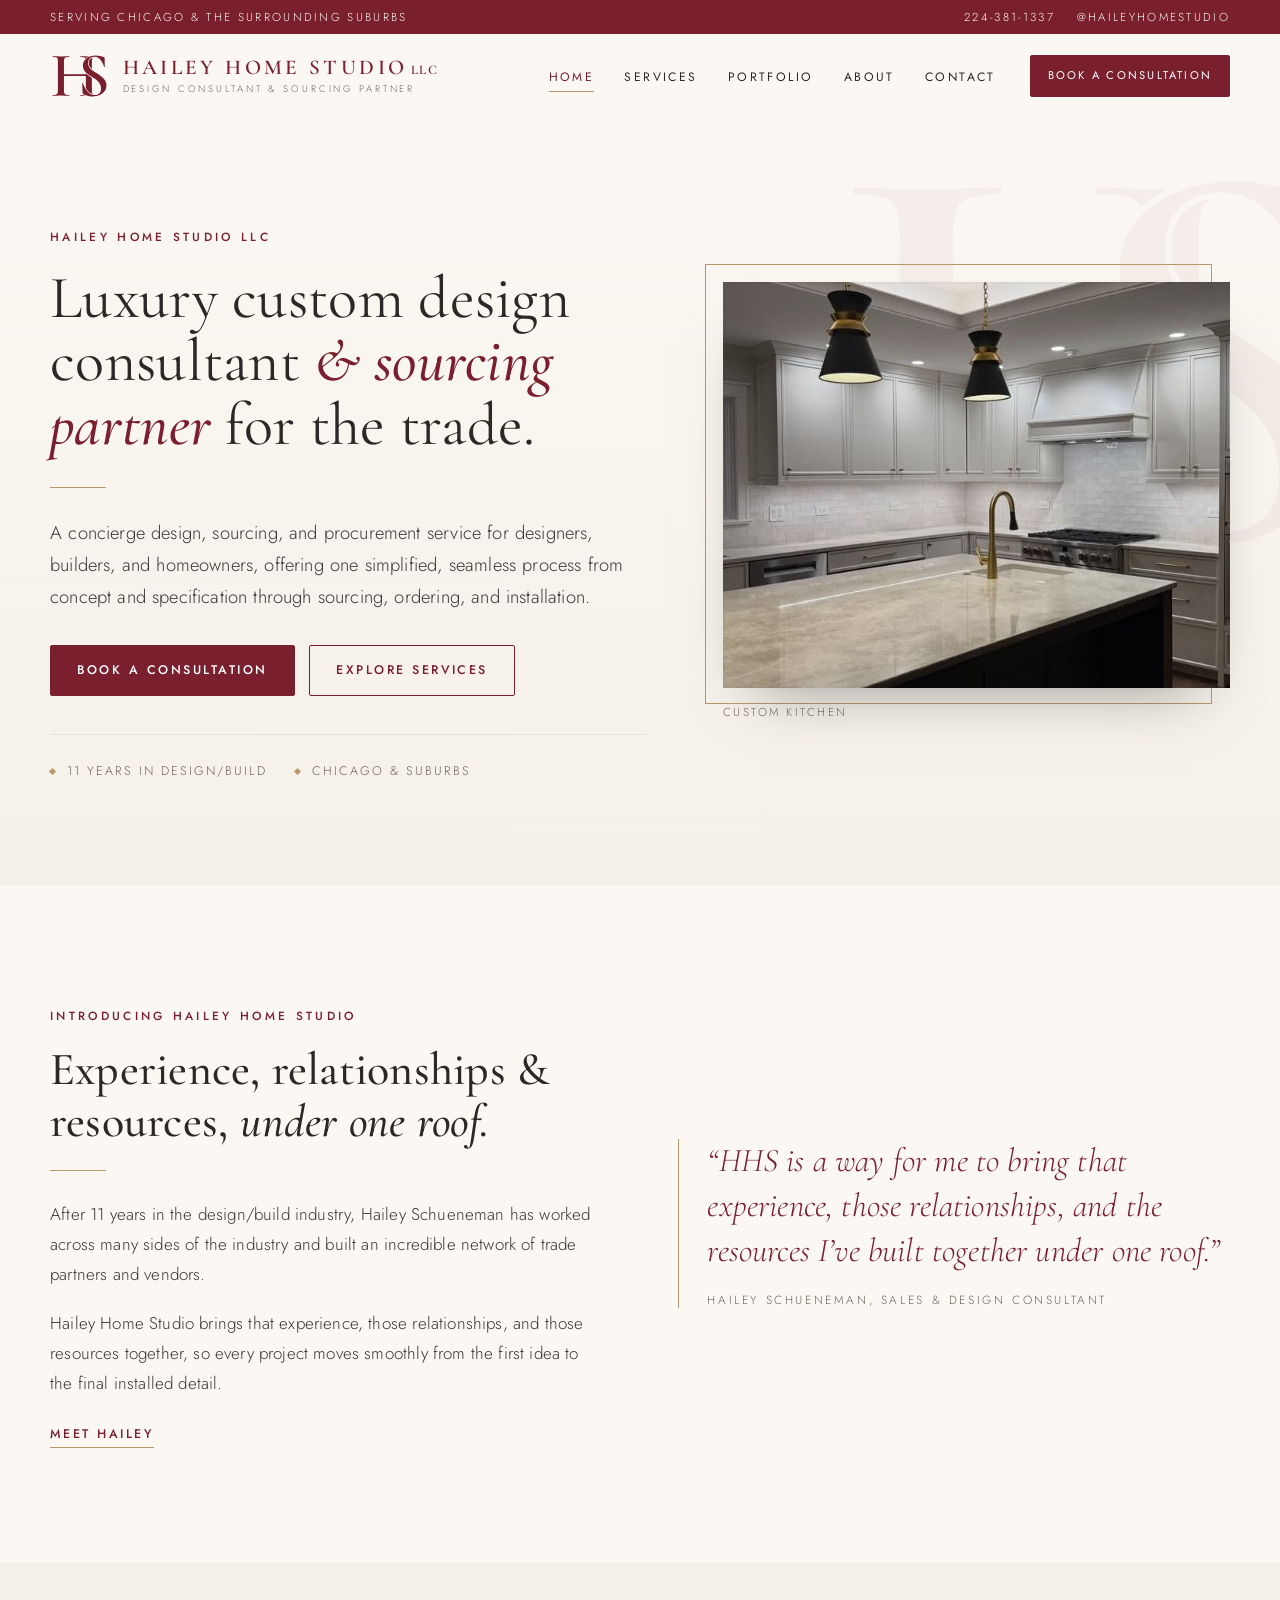
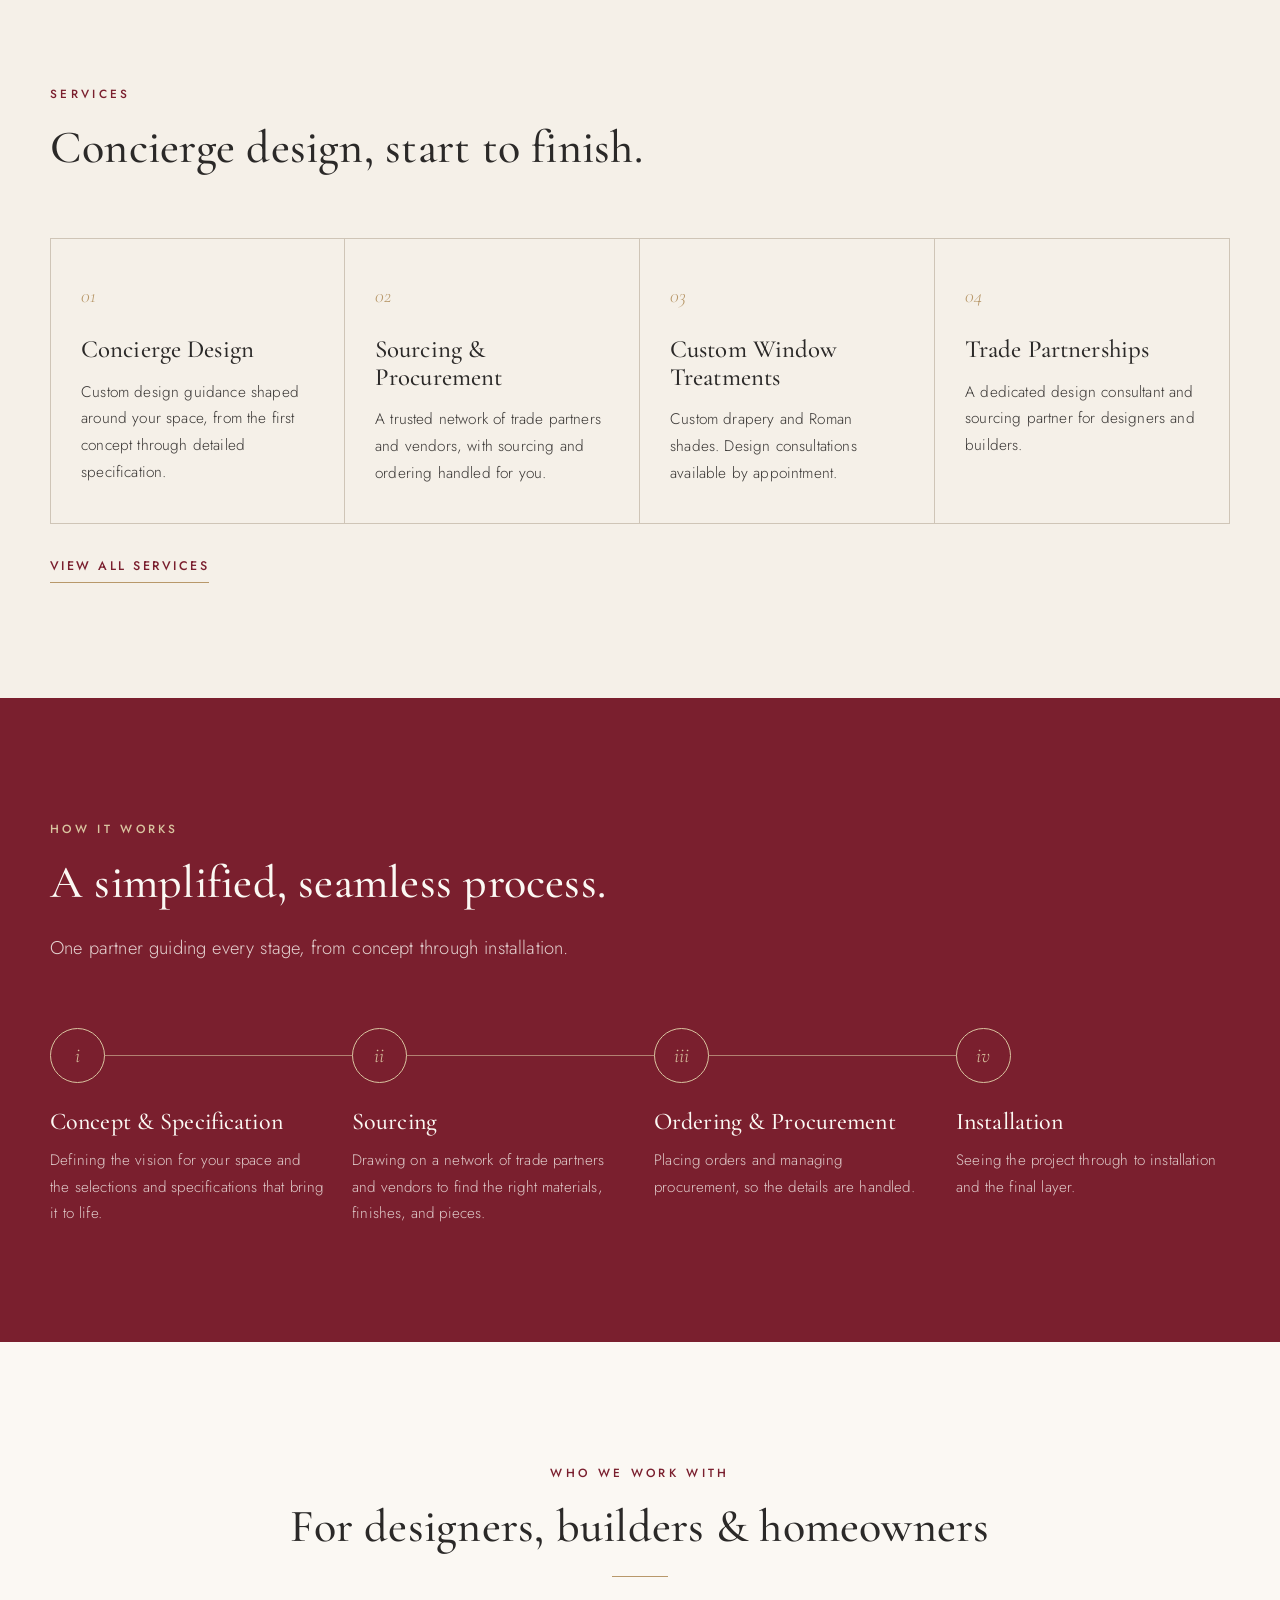
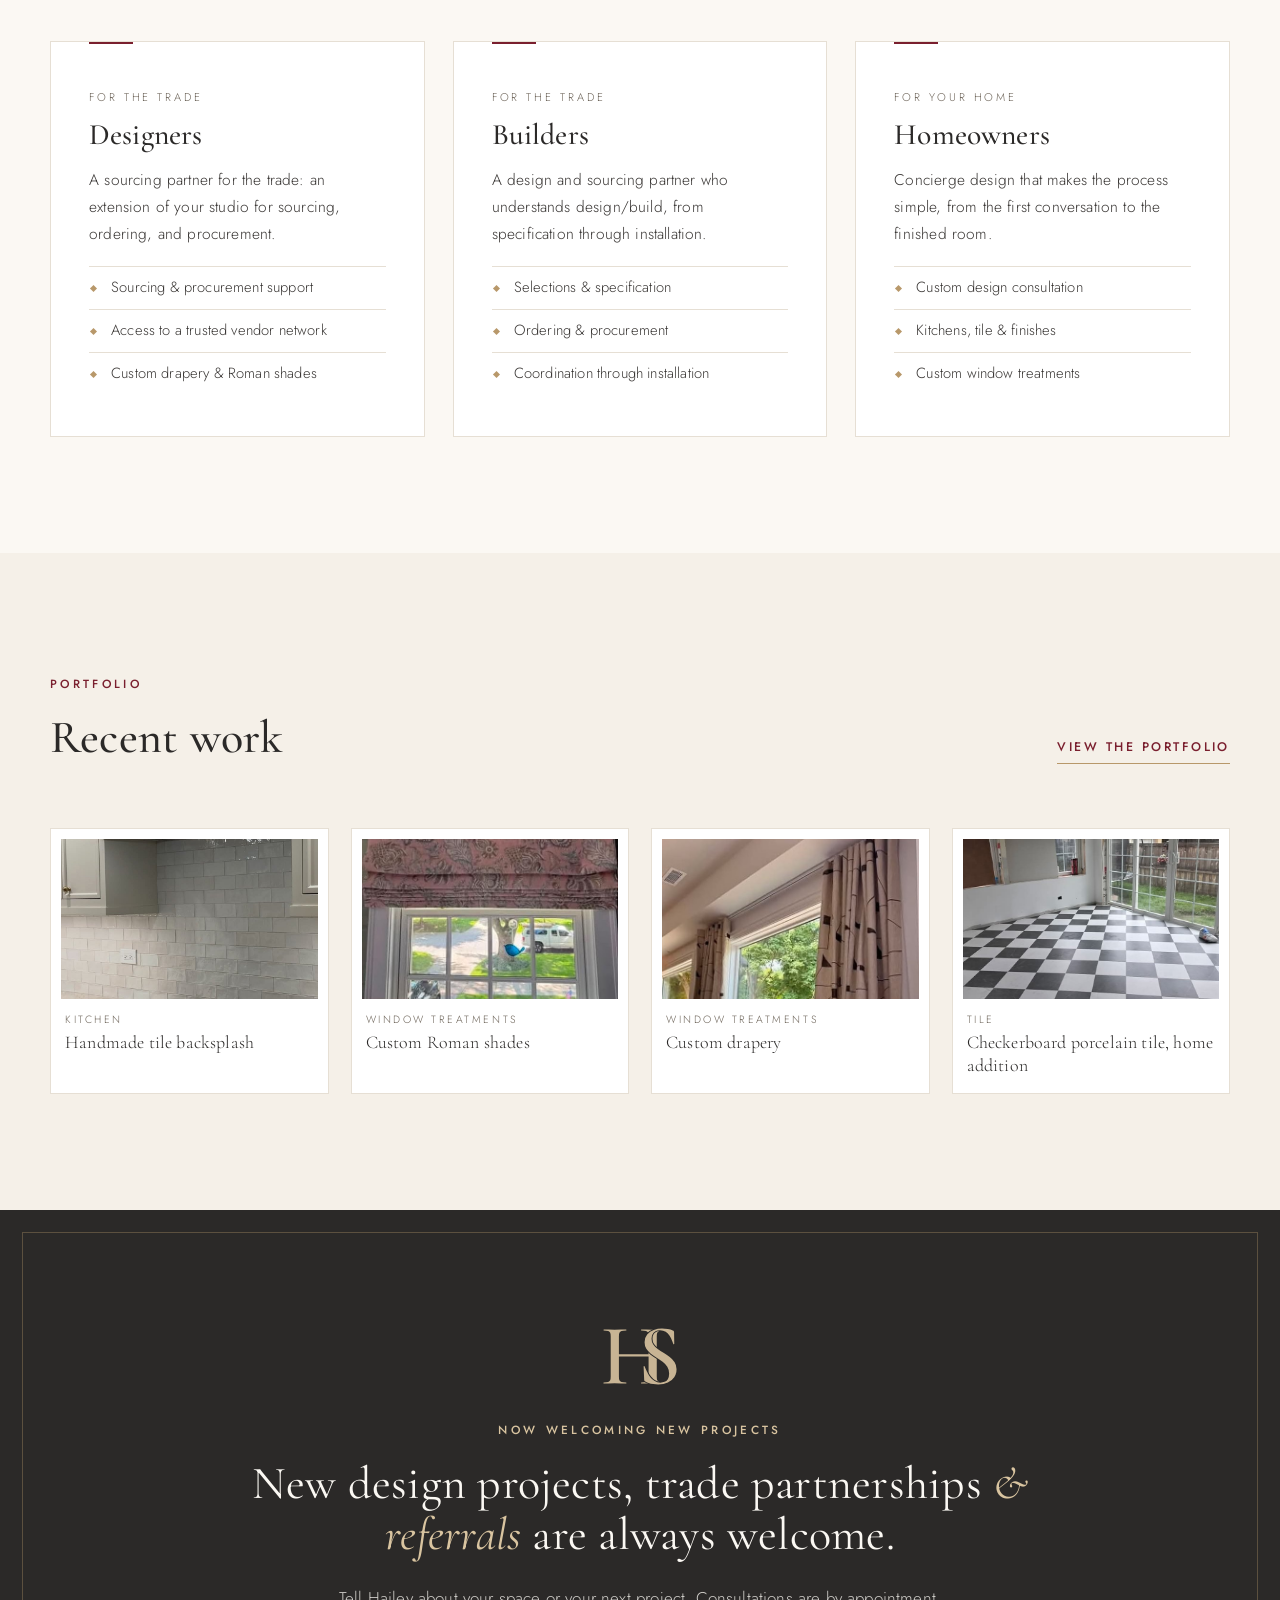
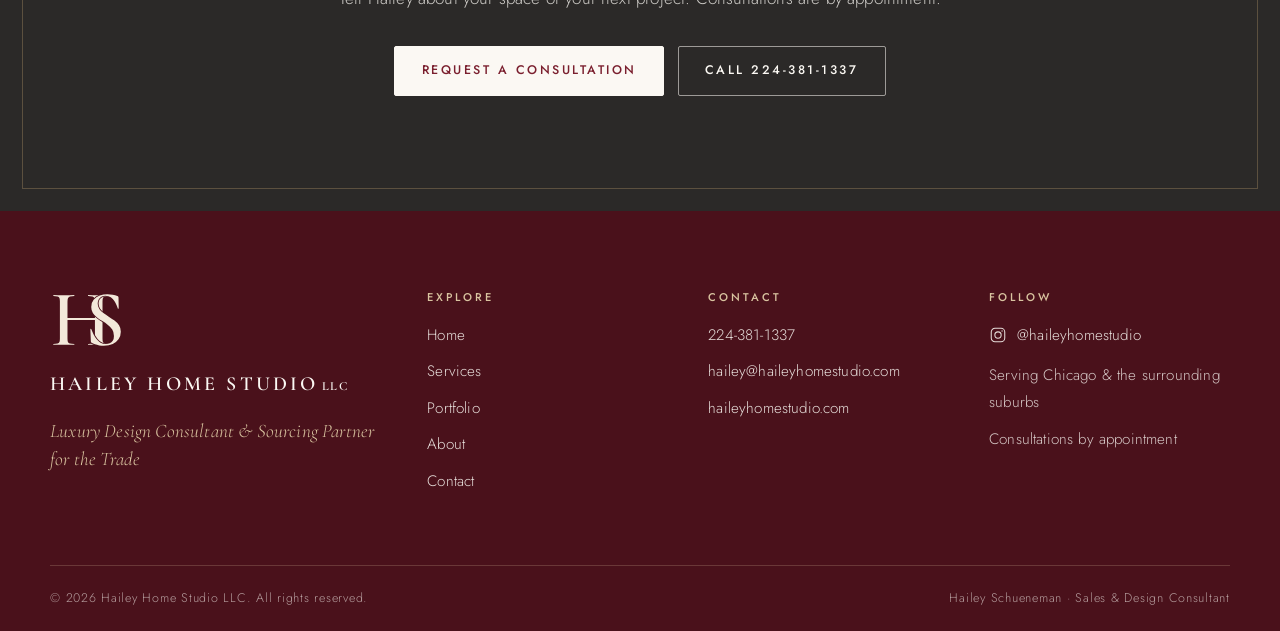
==== index.html @ 384e0408 "Hailey Home Studio site" ====
<!doctype html>
<html lang="en" class="no-js">
<head>
<meta charset="utf-8">
<meta name="viewport" content="width=device-width, initial-scale=1">
<title>Hailey Home Studio LLC | Luxury Design Consultant &amp; Sourcing Partner | Chicago</title>
<meta name="description" content="Hailey Home Studio is a concierge design, sourcing, and procurement service for designers, builders, and homeowners, serving Chicago and the surrounding suburbs.">
<meta name="robots" content="index,follow">
<link rel="canonical" href="https://haileyhomestudio.com/">
<meta name="theme-color" content="#7A1F2E">
<meta property="og:type" content="website">
<meta property="og:site_name" content="Hailey Home Studio LLC">
<meta property="og:title" content="Hailey Home Studio LLC | Luxury Design Consultant &amp; Sourcing Partner | Chicago">
<meta property="og:description" content="Hailey Home Studio is a concierge design, sourcing, and procurement service for designers, builders, and homeowners, serving Chicago and the surrounding suburbs.">
<meta property="og:url" content="https://haileyhomestudio.com/">
<meta property="og:image" content="https://haileyhomestudio.com/images/og-image.jpg">
<meta property="og:image:width" content="1200">
<meta property="og:image:height" content="630">
<meta property="og:image:alt" content="Hailey Home Studio LLC — HS monogram and custom kitchen">
<meta property="og:locale" content="en_US">
<meta name="twitter:card" content="summary_large_image">
<meta name="twitter:title" content="Hailey Home Studio LLC | Luxury Design Consultant &amp; Sourcing Partner | Chicago">
<meta name="twitter:description" content="Hailey Home Studio is a concierge design, sourcing, and procurement service for designers, builders, and homeowners, serving Chicago and the surrounding suburbs.">
<meta name="twitter:image" content="https://haileyhomestudio.com/images/og-image.jpg">
<link rel="icon" href="favicon.ico" sizes="any">
<link rel="icon" href="favicon.svg" type="image/svg+xml">
<link rel="apple-touch-icon" href="apple-touch-icon.png">
<link rel="manifest" href="site.webmanifest">
<link rel="preconnect" href="https://fonts.googleapis.com">
<link rel="preconnect" href="https://fonts.gstatic.com" crossorigin>
<link href="https://fonts.googleapis.com/css2?family=Cormorant+Garamond:ital,wght@0,400;0,500;0,600;1,400;1,500&family=Jost:wght@300;400;500&display=swap" rel="stylesheet">
<link rel="stylesheet" href="css/styles.css">
<script type="application/ld+json">{
 "@context": "https://schema.org",
 "@type": "LocalBusiness",
 "@id": "https://haileyhomestudio.com/#business",
 "name": "Hailey Home Studio LLC",
 "alternateName": [
  "Hailey Home Studio",
  "HHS"
 ],
 "description": "Luxury custom design consultant & sourcing partner for the trade. A concierge design, sourcing, and procurement service for designers, builders, and homeowners, from concept and specification through sourcing, ordering, and installation.",
 "url": "https://haileyhomestudio.com/",
 "telephone": "+1-224-381-1337",
 "email": "hailey@haileyhomestudio.com",
 "logo": "https://haileyhomestudio.com/images/logo.svg",
 "image": "https://haileyhomestudio.com/images/og-image.jpg",
 "founder": {
  "@type": "Person",
  "name": "Hailey Schueneman",
  "jobTitle": "Sales & Design Consultant"
 },
 "areaServed": [
  {
   "@type": "City",
   "name": "Chicago",
   "containedInPlace": {
    "@type": "State",
    "name": "Illinois"
   }
  },
  {
   "@type": "AdministrativeArea",
   "name": "Chicago suburbs"
  }
 ],
 "sameAs": [
  "https://instagram.com/haileyhomestudio"
 ],
 "knowsAbout": [
  "Interior design",
  "Sourcing and procurement",
  "Custom drapery",
  "Roman shades",
  "Custom window treatments",
  "Kitchen design",
  "Tile"
 ]
}</script>
</head>
<body>
<a class="skip" href="#main">Skip to content</a>
<header class="site-header">
  <div class="topline"><div class="wrap">
    <span class="tl-left">Serving Chicago &amp; the surrounding suburbs</span>
    <span class="tl-right"><a href="tel:+12243811337">224-381-1337</a><a href="https://instagram.com/haileyhomestudio" target="_blank" rel="noopener">@haileyhomestudio</a></span>
  </div></div>
  <div class="wrap header-inner">
    <a class="brand" href="index.html" aria-label="Hailey Home Studio LLC — home">
      <img src="images/hs-monogram.svg" alt="" width="59" height="46">
      <span class="brand-text"><span class="brand-name">HAILEY HOME STUDIO<small>LLC</small></span><span class="brand-sub">Design Consultant &amp; Sourcing Partner</span></span>
    </a>
    <button class="menu-toggle" type="button" aria-expanded="false" aria-controls="site-nav" aria-label="Open menu"><span class="bars"></span></button>
    <nav class="nav" id="site-nav" aria-label="Primary">
      <ul><li><a href="index.html" aria-current="page">Home</a></li><li><a href="services.html">Services</a></li><li><a href="portfolio.html">Portfolio</a></li><li><a href="about.html">About</a></li><li><a href="contact.html">Contact</a></li></ul>
      <a class="btn btn-solid" href="contact.html#consult">Book a Consultation</a>
    </nav>
  </div>
</header>

<main id="main">
<section class="hero">
  <img class="hero-watermark" src="images/hs-monogram.svg" alt="" aria-hidden="true">
  <div class="wrap hero-grid">
    <div class="reveal">
      <span class="eyebrow">Hailey Home Studio LLC</span>
      <h1>Luxury custom design consultant <em>&amp; sourcing partner</em> for the trade.</h1>
      <hr class="rule">
      <p class="lead">A concierge design, sourcing, and procurement service for designers, builders, and homeowners, offering one simplified, seamless process from concept and specification through sourcing, ordering, and installation.</p>
      <div class="btn-row">
        <a class="btn btn-solid" href="contact.html#consult">Book a Consultation</a>
        <a class="btn btn-line" href="services.html">Explore Services</a>
      </div>
      <div class="hero-meta"><span>11 years in design/build</span><span>Chicago &amp; suburbs</span></div>
    </div>
    <figure class="hero-figure reveal">
      <img src="images/kitchen-pendants.jpg" alt="Finished custom kitchen with a large stone-topped island, black and brass pendant lights, and soft gray cabinetry" width="1080" height="528" fetchpriority="high">
      <figcaption>Custom kitchen</figcaption>
    </figure>
  </div>
</section>

<section class="section">
  <div class="wrap split">
    <div class="reveal">
      <span class="eyebrow">Introducing Hailey Home Studio</span>
      <h2>Experience, relationships &amp; resources, <em>under one roof.</em></h2>
      <hr class="rule">
      <p>After 11 years in the design/build industry, Hailey Schueneman has worked across many sides of the industry and built an incredible network of trade partners and vendors.</p>
      <p>Hailey Home Studio brings that experience, those relationships, and those resources together, so every project moves smoothly from the first idea to the final installed detail.</p>
      <a class="text-link" href="about.html">Meet Hailey</a>
    </div>
    <blockquote class="intro-quote reveal">&ldquo;HHS is a way for me to bring that experience, those relationships, and the resources I&rsquo;ve built together under one roof.&rdquo;<footer class="sig-role" style="font-style:normal;margin-top:18px">Hailey Schueneman, Sales &amp; Design Consultant</footer></blockquote>
  </div>
</section>

<section class="section tint" aria-labelledby="svc-h">
  <div class="wrap">
    <div class="section-head reveal">
      <span class="eyebrow">Services</span>
      <h2 id="svc-h">Concierge design, start to finish.</h2>
    </div>
    <div class="cards">
      <article class="card reveal"><span class="num">01</span><h3>Concierge Design</h3><p>Custom design guidance shaped around your space, from the first concept through detailed specification.</p></article>
      <article class="card reveal"><span class="num">02</span><h3>Sourcing &amp; Procurement</h3><p>A trusted network of trade partners and vendors, with sourcing and ordering handled for you.</p></article>
      <article class="card reveal"><span class="num">03</span><h3>Custom Window Treatments</h3><p>Custom drapery and Roman shades. Design consultations available by appointment.</p></article>
      <article class="card reveal"><span class="num">04</span><h3>Trade Partnerships</h3><p>A dedicated design consultant and sourcing partner for designers and builders.</p></article>
    </div>
    <div class="btn-row"><a class="text-link" href="services.html">View all services</a></div>
  </div>
</section>

<section class="section process" aria-labelledby="how-h">
  <div class="wrap">
    <div class="section-head reveal">
      <span class="eyebrow light">How it works</span>
      <h2 id="how-h">A simplified, seamless process.</h2>
      <p class="lead">One partner guiding every stage, from concept through installation.</p>
    </div>
    <ol class="steps">
      <li class="step reveal"><span class="dot">i</span><h3>Concept &amp; Specification</h3><p>Defining the vision for your space and the selections and specifications that bring it to life.</p></li>
      <li class="step reveal"><span class="dot">ii</span><h3>Sourcing</h3><p>Drawing on a network of trade partners and vendors to find the right materials, finishes, and pieces.</p></li>
      <li class="step reveal"><span class="dot">iii</span><h3>Ordering &amp; Procurement</h3><p>Placing orders and managing procurement, so the details are handled.</p></li>
      <li class="step reveal"><span class="dot">iv</span><h3>Installation</h3><p>Seeing the project through to installation and the final layer.</p></li>
    </ol>
  </div>
</section>

<section class="section" aria-labelledby="who-h">
  <div class="wrap">
    <div class="section-head center reveal">
      <span class="eyebrow">Who we work with</span>
      <h2 id="who-h">For designers, builders &amp; homeowners</h2>
      <hr class="rule">
    </div>
    <div class="trio">
      <article class="aud reveal"><span class="kicker">For the trade</span><h3>Designers</h3><p>A sourcing partner for the trade: an extension of your studio for sourcing, ordering, and procurement.</p><ul><li>Sourcing &amp; procurement support</li><li>Access to a trusted vendor network</li><li>Custom drapery &amp; Roman shades</li></ul></article>
      <article class="aud reveal"><span class="kicker">For the trade</span><h3>Builders</h3><p>A design and sourcing partner who understands design/build, from specification through installation.</p><ul><li>Selections &amp; specification</li><li>Ordering &amp; procurement</li><li>Coordination through installation</li></ul></article>
      <article class="aud reveal"><span class="kicker">For your home</span><h3>Homeowners</h3><p>Concierge design that makes the process simple, from the first conversation to the finished room.</p><ul><li>Custom design consultation</li><li>Kitchens, tile &amp; finishes</li><li>Custom window treatments</li></ul></article>
    </div>
  </div>
</section>

<section class="section tint" aria-labelledby="port-h">
  <div class="wrap">
    <div class="section-head reveal" style="display:flex;flex-wrap:wrap;justify-content:space-between;align-items:end;gap:20px;max-width:none">
      <div><span class="eyebrow">Portfolio</span><h2 id="port-h" style="margin:0">Recent work</h2></div>
      <a class="text-link" href="portfolio.html">View the portfolio</a>
    </div>
    <div class="gallery teaser">
      <figure class="tile reveal"><div class="ph"><img src="images/tile-backsplash.jpg" alt="Glossy white handmade-look subway tile backsplash beneath gray cabinetry with brass hardware" width="1080" height="540"></div><figcaption><span>Kitchen</span>Handmade tile backsplash</figcaption></figure>
      <figure class="tile reveal"><div class="ph"><img src="images/roman-shade-floral.jpg" alt="Custom Roman shade in a rose floral print above a white double-hung window" width="1080" height="540"></div><figcaption><span>Window treatments</span>Custom Roman shades</figcaption></figure>
      <figure class="tile reveal"><div class="ph"><img src="images/drapery-pattern.jpg" alt="Custom pleated drapery panels in an ivory fabric with a black graphic pattern" width="1080" height="540"></div><figcaption><span>Window treatments</span>Custom drapery</figcaption></figure>
      <figure class="tile reveal"><div class="ph"><img src="images/checkerboard-tile.jpg" alt="Black and white checkerboard porcelain tile floor in a bright home addition with sliding glass doors" width="1080" height="540"></div><figcaption><span>Tile</span>Checkerboard porcelain tile, home addition</figcaption></figure>
    </div>
  </div>
</section>
<section class="section cta">
  <div class="wrap reveal">
    <img class="cta-mark" src="images/hs-monogram-gold.svg" alt="" width="80" height="63">
    <span class="eyebrow light">Now welcoming new projects</span>
    <h2>New design projects, trade partnerships <em>&amp; referrals</em> are always welcome.</h2>
    <p>Tell Hailey about your space or your next project. Consultations are by appointment.</p>
    <div class="btn-row">
      <a class="btn btn-ivory" href="contact.html#consult">Request a Consultation</a>
      <a class="btn btn-ghost-light" href="tel:+12243811337">Call 224-381-1337</a>
    </div>
  </div>
</section>

</main>
<footer class="site-footer">
  <div class="wrap footer-grid">
    <div class="footer-brand">
      <img src="images/hs-monogram-ivory.svg" alt="" width="74" height="58">
      <span class="brand-name">HAILEY HOME STUDIO<small>LLC</small></span>
      <p>Luxury Design Consultant &amp; Sourcing Partner for the Trade</p>
    </div>
    <div>
      <h4>Explore</h4>
      <ul><li><a href="index.html">Home</a></li><li><a href="services.html">Services</a></li><li><a href="portfolio.html">Portfolio</a></li><li><a href="about.html">About</a></li><li><a href="contact.html">Contact</a></li></ul>
    </div>
    <div>
      <h4>Contact</h4>
      <ul>
        <li><a href="tel:+12243811337">224-381-1337</a></li>
        <li><a href="mailto:hailey@haileyhomestudio.com">hailey@haileyhomestudio.com</a></li>
        <li><a href="https://haileyhomestudio.com/">haileyhomestudio.com</a></li>
      </ul>
    </div>
    <div>
      <h4>Follow</h4>
      <ul>
        <li><a class="ig-link" href="https://instagram.com/haileyhomestudio" target="_blank" rel="noopener"><svg viewBox="0 0 24 24" fill="none" stroke="currentColor" stroke-width="1.4" aria-hidden="true"><rect x="3" y="3" width="18" height="18" rx="5"/><circle cx="12" cy="12" r="4.2"/><circle cx="17.4" cy="6.6" r=".9" fill="currentColor" stroke="none"/></svg>@haileyhomestudio</a></li>
        <li>Serving Chicago &amp; the surrounding suburbs</li>
        <li>Consultations by appointment</li>
      </ul>
    </div>
  </div>
  <div class="wrap footer-bottom">
    <span>&copy; <span id="year">2026</span> Hailey Home Studio LLC. All rights reserved.</span>
    <span>Hailey Schueneman &middot; Sales &amp; Design Consultant</span>
  </div>
</footer>
<script src="js/main.js" defer></script>
</body>
</html>
---- css/styles.css ----
/* Hailey Home Studio LLC — site styles */
:root{
  --burgundy:#7A1F2E; --burgundy-deep:#5C1622; --burgundy-ink:#4A111B;
  --ivory:#FBF8F3; --ivory-2:#F5F0E8; --greige:#E6DFD4; --greige-2:#CFC5B7; --taupe:#6E655A;
  --charcoal:#2B2928; --ink:#3A3735; --gold:#B8986A; --gold-soft:#D9C4A0;
  --serif:"Cormorant Garamond","Cormorant",Garamond,"Times New Roman",serif;
  --sans:"Jost","Montserrat","Helvetica Neue",Arial,sans-serif;
  --wrap:1180px; --radius:2px; --header-h:84px;
  --ease:cubic-bezier(.2,.7,.2,1);
}
*,*::before,*::after{box-sizing:border-box}
html{scroll-behavior:smooth;-webkit-text-size-adjust:100%}
@media (prefers-reduced-motion:reduce){html{scroll-behavior:auto}*{transition:none!important;animation:none!important}}
body{margin:0;background:var(--ivory);color:var(--ink);font-family:var(--sans);font-weight:300;font-size:17px;line-height:1.75;letter-spacing:.01em;-webkit-font-smoothing:antialiased}
img,svg{display:block;max-width:100%;height:auto}
a{color:var(--burgundy);text-decoration-thickness:1px;text-underline-offset:3px}
a:hover{color:var(--burgundy-deep)}
:focus-visible{outline:2px solid var(--gold);outline-offset:3px}
h1,h2,h3,h4{font-family:var(--serif);font-weight:500;color:var(--charcoal);line-height:1.12;margin:0 0 .5em;letter-spacing:.005em}
h1{font-size:clamp(2.6rem,5.2vw,4.4rem)}
h2{font-size:clamp(2.1rem,3.6vw,3.1rem)}
h3{font-size:1.65rem}
p{margin:0 0 1.15em}
em,.italic{font-style:italic}
.wrap{width:min(100% - 48px,var(--wrap));margin-inline:auto}
.narrow{max-width:760px}
.center{text-align:center}.center .rule{margin-inline:auto}
.skip{position:absolute;left:-999px;top:8px;background:var(--burgundy);color:#fff;padding:10px 16px;z-index:100}
.skip:focus{left:12px}
.sr-only{position:absolute!important;width:1px;height:1px;padding:0;margin:-1px;overflow:hidden;clip:rect(0,0,0,0);border:0}

/* eyebrow + rule */
.eyebrow{display:inline-block;font-family:var(--sans);font-size:.74rem;font-weight:500;letter-spacing:.28em;text-transform:uppercase;color:var(--burgundy);margin-bottom:1.1rem}
.eyebrow.light{color:var(--gold-soft)}
.rule{display:block;width:56px;height:1px;background:var(--gold);border:0;margin:1.4rem 0 1.8rem}
.lead{font-size:1.15rem;color:var(--ink)}

/* buttons */
.btn{display:inline-flex;align-items:center;justify-content:center;gap:.6em;font-family:var(--sans);font-size:.78rem;font-weight:500;letter-spacing:.2em;text-transform:uppercase;text-decoration:none;padding:1.05em 2.1em;border:1px solid var(--burgundy);border-radius:var(--radius);transition:background .35s var(--ease),color .35s var(--ease),border-color .35s var(--ease);cursor:pointer}
.btn-solid{background:var(--burgundy);color:#fff}
.btn-solid:hover{background:var(--burgundy-deep);border-color:var(--burgundy-deep);color:#fff}
.btn-line{background:transparent;color:var(--burgundy)}
.btn-line:hover{background:var(--burgundy);color:#fff}
.btn-ivory{background:var(--ivory);color:var(--burgundy);border-color:var(--ivory)}
.btn-ivory:hover{background:transparent;color:var(--ivory)}
.btn-ghost-light{background:transparent;color:var(--ivory);border-color:rgba(251,248,243,.55)}
.btn-ghost-light:hover{background:var(--ivory);color:var(--burgundy)}
.text-link{font-size:.78rem;font-weight:500;letter-spacing:.2em;text-transform:uppercase;text-decoration:none;border-bottom:1px solid var(--gold);padding-bottom:4px;color:var(--burgundy)}
.text-link:hover{border-color:var(--burgundy)}
.btn-row{display:flex;flex-wrap:wrap;gap:14px;margin-top:2rem}

/* header */
.site-header{position:sticky;top:0;z-index:50;background:rgba(251,248,243,.92);backdrop-filter:saturate(140%) blur(10px);-webkit-backdrop-filter:saturate(140%) blur(10px);border-bottom:1px solid transparent;transition:border-color .3s,box-shadow .3s}
.site-header.scrolled{border-bottom-color:var(--greige);box-shadow:0 6px 24px -18px rgba(43,41,40,.45)}
.topline{background:var(--burgundy);color:var(--ivory);font-size:.72rem;letter-spacing:.2em;text-transform:uppercase}
.topline .wrap{display:flex;justify-content:space-between;align-items:center;gap:16px;min-height:34px}
.topline a{color:var(--ivory);text-decoration:none}
.topline a:hover{color:var(--gold-soft)}
.topline .tl-right{display:flex;gap:22px}
.header-inner{display:flex;align-items:center;justify-content:space-between;gap:24px;height:var(--header-h)}
.brand{display:flex;align-items:center;gap:14px;text-decoration:none;color:var(--burgundy)}
.brand img{height:46px;width:auto;flex:none}
.brand-text{display:flex;flex-direction:column;line-height:1}
.brand-name{font-family:var(--serif);font-weight:600;font-size:1.32rem;letter-spacing:.16em;color:var(--burgundy);white-space:nowrap}
.brand-name small{font-size:.62em;letter-spacing:.12em;margin-left:.25em}
.brand-sub{font-family:var(--sans);font-size:.6rem;letter-spacing:.3em;text-transform:uppercase;color:var(--taupe);margin-top:7px;white-space:nowrap}
.nav{display:flex;align-items:center;gap:34px}
.nav ul{list-style:none;margin:0;padding:0;display:flex;gap:30px}
.nav a{font-size:.76rem;font-weight:400;letter-spacing:.2em;text-transform:uppercase;text-decoration:none;color:var(--charcoal);padding:6px 0;position:relative}
.nav ul a::after{content:"";position:absolute;left:0;right:100%;bottom:0;height:1px;background:var(--gold);transition:right .35s var(--ease)}
.nav ul a:hover::after,.nav ul a[aria-current="page"]::after{right:0}
.nav ul a[aria-current="page"]{color:var(--burgundy)}
.nav .btn{padding:.9em 1.5em;font-size:.7rem}
.nav .btn-solid{color:#fff}
.menu-toggle{display:none;background:none;border:0;padding:10px;margin-right:-10px;cursor:pointer;color:var(--burgundy)}
.menu-toggle .bars{display:block;width:26px;height:12px;position:relative}
.menu-toggle .bars::before,.menu-toggle .bars::after{content:"";position:absolute;left:0;right:0;height:1.5px;background:currentColor;transition:transform .3s var(--ease),top .3s var(--ease)}
.menu-toggle .bars::before{top:0}.menu-toggle .bars::after{top:10px}
.menu-toggle[aria-expanded="true"] .bars::before{top:5px;transform:rotate(45deg)}
.menu-toggle[aria-expanded="true"] .bars::after{top:5px;transform:rotate(-45deg)}

/* hero */
.hero{position:relative;overflow:hidden;padding:clamp(56px,8vw,110px) 0 clamp(64px,8vw,120px);background:linear-gradient(180deg,var(--ivory) 0%,var(--ivory-2) 100%)}
.hero-grid{display:grid;grid-template-columns:1.08fr .92fr;gap:clamp(40px,6vw,90px);align-items:center}
.hero h1{font-weight:400;font-size:clamp(2.5rem,4.7vw,4.15rem);line-height:1.06}
.hero h1 em{color:var(--burgundy);font-weight:500}
.hero .lead{max-width:34em}
.hero-watermark{position:absolute;right:-70px;top:40px;width:520px;opacity:.04;pointer-events:none}
.hero-figure{position:relative;margin:0}
.hero-figure::before{content:"";position:absolute;inset:-18px 18px 18px -18px;border:1px solid var(--gold);z-index:0}
.hero-figure img{position:relative;z-index:1;width:100%;aspect-ratio:4/3.2;object-fit:cover;box-shadow:0 30px 60px -35px rgba(43,41,40,.55)}
.hero-figure figcaption{position:relative;z-index:1;margin-top:14px;font-size:.72rem;letter-spacing:.22em;text-transform:uppercase;color:var(--taupe)}
.hero-meta{display:flex;flex-wrap:wrap;gap:10px 28px;margin-top:2.4rem;padding-top:1.6rem;border-top:1px solid var(--greige);font-size:.78rem;letter-spacing:.16em;text-transform:uppercase;color:var(--taupe)}
.hero-meta span::before{content:"";display:inline-block;width:5px;height:5px;background:var(--gold);transform:rotate(45deg);margin-right:12px;vertical-align:middle}

/* page hero (interior) */
.page-hero{padding:clamp(64px,8vw,104px) 0 clamp(48px,6vw,72px);background:var(--ivory-2);border-bottom:1px solid var(--greige);text-align:center;position:relative;overflow:hidden}
.page-hero h1{font-weight:400;margin-bottom:.35em}
.page-hero p{max-width:640px;margin:0 auto;color:var(--ink)}
.page-hero .rule{margin-inline:auto}

/* sections */
.section{padding:clamp(72px,9vw,128px) 0}
.section.tint{background:var(--ivory-2)}
.section.greige{background:var(--greige)}
.section-head{max-width:720px;margin-bottom:clamp(40px,5vw,64px)}
.section-head.center{margin-inline:auto}
.split{display:grid;grid-template-columns:1fr 1fr;gap:clamp(40px,6vw,96px);align-items:center}
.intro-quote{font-family:var(--serif);font-style:italic;font-size:clamp(1.6rem,2.6vw,2.15rem);line-height:1.35;color:var(--burgundy);margin:0;padding-left:28px;border-left:1px solid var(--gold)}

/* service cards */
.cards{display:grid;grid-template-columns:repeat(4,1fr);gap:0;border-top:1px solid var(--greige-2)}
.card{padding:40px 30px 36px;border-right:1px solid var(--greige-2);border-bottom:1px solid var(--greige-2);background:transparent;transition:background .4s var(--ease)}
.card:first-child{border-left:1px solid var(--greige-2)}
.card:hover{background:#fff}
.card .num{font-family:var(--serif);font-style:italic;font-size:1.25rem;color:var(--gold);display:block;margin-bottom:22px}
.card h3{font-size:1.55rem;margin-bottom:.6em}
.card p{font-size:.96rem;margin:0}

/* process */
.process{background:var(--burgundy);color:var(--ivory);position:relative;overflow:hidden}
.process h2{color:var(--ivory)}
.process .lead{color:rgba(251,248,243,.82)}
.steps{list-style:none;margin:0;padding:0;display:grid;grid-template-columns:repeat(4,1fr);gap:28px;position:relative;counter-reset:step}
.steps::before{content:"";position:absolute;left:28px;right:calc((100% - 84px)/4 - 27px);top:27px;height:1px;background:rgba(217,196,160,.6)}
.step{position:relative;padding-top:0}
.step .dot{width:55px;height:55px;border:1px solid var(--gold-soft);border-radius:50%;display:grid;place-items:center;background:var(--burgundy);font-family:var(--serif);font-style:italic;font-size:1.3rem;color:var(--gold-soft);margin-bottom:26px;position:relative}
.step h3{color:var(--ivory);font-size:1.5rem;margin-bottom:.45em}
.step p{font-size:.95rem;color:rgba(251,248,243,.78);margin:0}
.step .arrow{display:none}

/* audience trio */
.trio{display:grid;grid-template-columns:repeat(3,1fr);gap:28px}
.aud{background:#fff;padding:46px 38px 42px;border:1px solid var(--greige);position:relative}
.aud::after{content:"";position:absolute;left:38px;top:0;width:44px;height:2px;background:var(--burgundy)}
.aud .kicker{font-size:.7rem;letter-spacing:.26em;text-transform:uppercase;color:var(--taupe);display:block;margin-bottom:10px}
.aud h3{font-size:1.85rem}
.aud p{font-size:.97rem}
.aud ul{margin:1.2rem 0 0;padding:0;list-style:none;font-size:.92rem}
.aud li{padding:8px 0 8px 22px;border-top:1px solid var(--greige);position:relative}
.aud li::before{content:"";position:absolute;left:2px;top:19px;width:5px;height:5px;background:var(--gold);transform:rotate(45deg)}

/* gallery */
.gallery{display:grid;grid-template-columns:repeat(3,1fr);gap:22px}
.gallery.teaser,.gallery.four{grid-template-columns:repeat(4,1fr)}
.tile{margin:0;background:#fff;padding:10px 10px 0;border:1px solid var(--greige);transition:transform .45s var(--ease),box-shadow .45s var(--ease)}
.tile:hover{transform:translateY(-3px);box-shadow:0 22px 40px -28px rgba(43,41,40,.45)}
.tile .ph{overflow:hidden;aspect-ratio:16/10;background:var(--greige)}
.tile img{width:100%;height:100%;object-fit:cover;transition:transform .8s var(--ease)}
.tile:hover img{transform:scale(1.03)}
.tile figcaption{font-family:var(--serif);font-size:1.12rem;color:var(--charcoal);padding:14px 4px 16px;line-height:1.3}
.tile figcaption span{display:block;font-family:var(--sans);font-size:.66rem;letter-spacing:.24em;text-transform:uppercase;color:var(--taupe);margin-bottom:4px}
.gallery-note{font-size:.85rem;color:var(--taupe);margin-top:28px;text-align:center}
.filter-group{display:flex;flex-wrap:wrap;justify-content:center;gap:10px;margin:0 0 40px}

/* CTA */
.cta{background:var(--charcoal);color:var(--ivory);text-align:center;position:relative;overflow:hidden}
.cta::before{content:"";position:absolute;inset:22px;border:1px solid rgba(184,152,106,.35);pointer-events:none}
.cta h2{color:var(--ivory);max-width:820px;margin-inline:auto;font-weight:400}
.cta h2 em{color:var(--gold-soft)}
.cta p{color:rgba(251,248,243,.78);max-width:620px;margin-inline:auto}
.cta .btn-row{justify-content:center}
.cta-mark{width:80px;margin:0 auto 26px;opacity:.9}

/* services page */
.svc{display:grid;grid-template-columns:120px 1fr 1fr;gap:clamp(24px,4vw,60px);padding:clamp(48px,6vw,72px) 0;border-top:1px solid var(--greige-2);align-items:start}
.svc:last-child{border-bottom:1px solid var(--greige-2)}
.svc .num{font-family:var(--serif);font-style:italic;font-size:3rem;line-height:1;color:var(--gold)}
.svc h2{font-size:clamp(1.9rem,3vw,2.5rem)}
.svc ul{list-style:none;margin:0;padding:0}
.svc li{padding:12px 0 12px 24px;border-bottom:1px solid var(--greige);position:relative;font-size:.98rem}
.svc li:first-child{border-top:1px solid var(--greige)}
.svc li::before{content:"";position:absolute;left:2px;top:23px;width:6px;height:6px;background:var(--gold);transform:rotate(45deg)}
.svc .tag{display:inline-block;margin-top:6px;font-size:.7rem;letter-spacing:.2em;text-transform:uppercase;color:var(--burgundy);border:1px solid var(--burgundy);padding:6px 12px}
.svc-figure{margin:24px 0 0;max-width:400px}
.svc-figure img{width:100%;aspect-ratio:16/10;object-fit:cover;border:8px solid #fff;box-shadow:0 18px 40px -30px rgba(43,41,40,.6)}

/* about */
.about-grid{display:grid;grid-template-columns:.85fr 1.15fr;gap:clamp(40px,6vw,96px);align-items:start}
.headshot{position:relative;aspect-ratio:4/5;background:repeating-linear-gradient(135deg,var(--greige) 0 14px,#ece6dc 14px 28px);border:1px solid var(--greige-2);display:grid;place-items:center;text-align:center;color:var(--taupe)}
.headshot::before{content:"";position:absolute;inset:-16px 16px 16px -16px;border:1px solid var(--gold);z-index:-1}
.headshot .inner{background:rgba(251,248,243,.92);padding:22px 26px;border:1px solid var(--greige-2);max-width:78%}
.headshot svg{width:64px;margin:0 auto 12px;opacity:.85}
.headshot strong{display:block;font-family:var(--serif);font-weight:500;font-size:1.3rem;color:var(--charcoal)}
.headshot small{font-size:.72rem;letter-spacing:.18em;text-transform:uppercase}
.about-wrap{position:relative;isolation:isolate}
.signature{font-family:var(--serif);font-style:italic;font-size:2rem;color:var(--burgundy);margin:1.2rem 0 0}
.sig-role{font-family:var(--sans);font-size:.74rem;letter-spacing:.22em;text-transform:uppercase;color:var(--taupe)}
.values{display:grid;grid-template-columns:repeat(3,1fr);gap:0;border-top:1px solid var(--greige-2)}
.values div{padding:36px 30px;border-right:1px solid var(--greige-2);border-bottom:1px solid var(--greige-2)}
.values div:first-child{border-left:1px solid var(--greige-2)}
.values h3{font-size:1.5rem}
.values p{font-size:.95rem;margin:0}
.card-logo{max-width:360px;margin:0 auto;border:1px solid var(--greige);background:#fff;padding:18px}

/* contact */
.contact-grid{display:grid;grid-template-columns:.8fr 1.2fr;gap:clamp(40px,6vw,90px);align-items:start}
.contact-list{list-style:none;margin:0 0 2rem;padding:0}
.contact-list li{padding:20px 0;border-bottom:1px solid var(--greige-2);display:grid;grid-template-columns:34px 1fr;gap:14px;align-items:start}
.contact-list li:first-child{border-top:1px solid var(--greige-2)}
.contact-list svg{width:20px;height:20px;color:var(--burgundy);margin-top:5px}
.contact-list .lbl{display:block;font-size:.68rem;letter-spacing:.24em;text-transform:uppercase;color:var(--taupe)}
.contact-list a,.contact-list .val{font-family:var(--serif);font-size:1.35rem;color:var(--charcoal);text-decoration:none;line-height:1.35;word-break:break-word}
.contact-list a:hover{color:var(--burgundy)}
.form-card{background:#fff;border:1px solid var(--greige);padding:clamp(28px,4vw,52px);position:relative}
.form-card::before{content:"";position:absolute;left:0;top:0;right:0;height:3px;background:var(--burgundy)}
.form-card h2{font-size:clamp(1.8rem,3vw,2.4rem)}
.fields{display:grid;grid-template-columns:1fr 1fr;gap:20px 22px}
.field{display:flex;flex-direction:column;gap:8px}
.field.full{grid-column:1/-1}
.field label,.field legend{font-size:.7rem;font-weight:500;letter-spacing:.2em;text-transform:uppercase;color:var(--charcoal)}
.field .req{color:var(--burgundy)}
.field input,.field select,.field textarea{font:inherit;font-size:1rem;font-weight:300;color:var(--charcoal);background:var(--ivory);border:1px solid var(--greige-2);border-radius:var(--radius);padding:14px 16px;width:100%;transition:border-color .25s,box-shadow .25s,background .25s}
.field textarea{min-height:150px;resize:vertical}
.field select{appearance:none;-webkit-appearance:none;background-image:linear-gradient(45deg,transparent 50%,var(--burgundy) 50%),linear-gradient(135deg,var(--burgundy) 50%,transparent 50%);background-position:calc(100% - 22px) 52%,calc(100% - 16px) 52%;background-size:6px 6px;background-repeat:no-repeat;padding-right:44px}
.field input:focus,.field select:focus,.field textarea:focus{outline:none;border-color:var(--burgundy);background:#fff;box-shadow:0 0 0 3px rgba(122,31,46,.12)}
fieldset.field{border:0;padding:0;margin:0}
.chips{display:flex;flex-wrap:wrap;gap:10px}
.chip{position:relative}
.chip input{position:absolute;opacity:0;inset:0;cursor:pointer}
.chip span{display:inline-block;padding:10px 18px;border:1px solid var(--greige-2);border-radius:40px;font-size:.88rem;background:var(--ivory);transition:all .25s;cursor:pointer}
.chip input:checked+span{background:var(--burgundy);border-color:var(--burgundy);color:#fff}
.chip input:focus-visible+span{outline:2px solid var(--gold);outline-offset:2px}
.hp{position:absolute!important;left:-5000px!important;width:1px;height:1px;overflow:hidden}
.form-foot{display:flex;flex-wrap:wrap;align-items:center;justify-content:space-between;gap:16px;margin-top:28px}
.form-foot small{color:var(--taupe);font-size:.82rem;max-width:30em}

/* footer */
.site-footer{background:var(--burgundy-ink);color:rgba(251,248,243,.78);padding:80px 0 0;font-size:.95rem}
.footer-grid{display:grid;grid-template-columns:1.4fr 1fr 1fr 1fr;gap:40px;padding-bottom:60px}
.footer-brand img{height:58px;width:auto;margin-bottom:18px}
.footer-brand .brand-name{color:var(--ivory);font-size:1.25rem}
.footer-brand p{margin-top:16px;font-family:var(--serif);font-style:italic;font-size:1.2rem;line-height:1.45;color:var(--gold-soft);max-width:22em}
.site-footer h4{font-family:var(--sans);font-size:.7rem;font-weight:500;letter-spacing:.26em;text-transform:uppercase;color:var(--gold-soft);margin-bottom:18px}
.site-footer ul{list-style:none;margin:0;padding:0}
.site-footer li{margin-bottom:10px}
.site-footer a{color:rgba(251,248,243,.88);text-decoration:none}
.site-footer a:hover{color:#fff;text-decoration:underline}
.footer-bottom{border-top:1px solid rgba(217,196,160,.22);padding:22px 0;font-size:.78rem;letter-spacing:.06em;display:flex;flex-wrap:wrap;justify-content:space-between;gap:12px;color:rgba(251,248,243,.6)}
.ig-link{display:inline-flex;align-items:center;gap:10px}
.ig-link svg{width:18px;height:18px}

/* reveal */
.reveal{opacity:0;transform:translateY(18px);transition:opacity .9s var(--ease),transform .9s var(--ease)}
.reveal.in{opacity:1;transform:none}
.no-js .reveal{opacity:1;transform:none}

/* responsive */
@media (max-width:1100px){
  .cards{grid-template-columns:repeat(2,1fr)}
  .card:nth-child(3){border-left:1px solid var(--greige-2)}
  .nav ul{gap:22px}.nav{gap:22px}
  .brand-sub{display:none}
  .footer-grid{grid-template-columns:1fr 1fr}
}
@media (max-width:960px){
  :root{--header-h:72px}
  .menu-toggle{display:block}
  .nav{position:fixed;inset:calc(var(--header-h) + 34px) 0 auto 0;background:var(--ivory);flex-direction:column;align-items:stretch;gap:0;padding:12px 24px 30px;border-bottom:1px solid var(--greige);box-shadow:0 30px 40px -30px rgba(43,41,40,.4);transform:translateY(-8px);opacity:0;visibility:hidden;transition:opacity .3s,transform .3s,visibility .3s;max-height:calc(100vh - var(--header-h) - 34px);overflow:auto}
  .site-header.scrolled .nav{inset:var(--header-h) 0 auto 0}
  .nav.open{opacity:1;visibility:visible;transform:none}
  .nav ul{flex-direction:column;gap:0}
  .nav ul a{display:block;padding:16px 0;border-bottom:1px solid var(--greige);font-size:.85rem}
  .nav ul a::after{display:none}
  .nav .btn{margin-top:20px;padding:1.1em}
  .hero-grid,.split,.about-grid,.contact-grid{grid-template-columns:1fr}
  .hero-figure{max-width:560px}
  .steps{grid-template-columns:1fr 1fr;gap:40px 28px}
  .steps::before{display:none}
  .trio{grid-template-columns:1fr}
  .gallery,.gallery.teaser,.gallery.four{grid-template-columns:repeat(2,1fr)}
  .svc{grid-template-columns:1fr;gap:18px}
  .svc .num{font-size:2.4rem}
  .values{grid-template-columns:1fr}
  .values div{border-left:1px solid var(--greige-2)}
  .headshot{max-width:420px}
}
@media (max-width:640px){
  .hero-watermark{width:340px;right:-90px;top:20px}
  body{font-size:16px}
  .wrap{width:min(100% - 36px,var(--wrap))}
  .topline .tl-left{display:none}
  .topline .wrap{justify-content:center}
  .brand img{height:38px}
  .brand-name{font-size:1.02rem;letter-spacing:.12em}
  .cards{grid-template-columns:1fr}
  .card,.card:nth-child(3){border-left:1px solid var(--greige-2)}
  .steps{grid-template-columns:1fr}
  .gallery,.gallery.teaser,.gallery.four{grid-template-columns:1fr 1fr;gap:12px}
  .tile{padding:6px 6px 0}
  .tile figcaption{font-size:.98rem;padding:10px 2px 12px}
  .fields{grid-template-columns:1fr}
  .footer-grid{grid-template-columns:1fr}
  .hero-figure::before{inset:-10px 10px 10px -10px}
  .cta::before{inset:12px}
  .btn-row .btn{flex:1 1 auto}
}
@media (max-width:380px){ .brand-name small{display:none} }
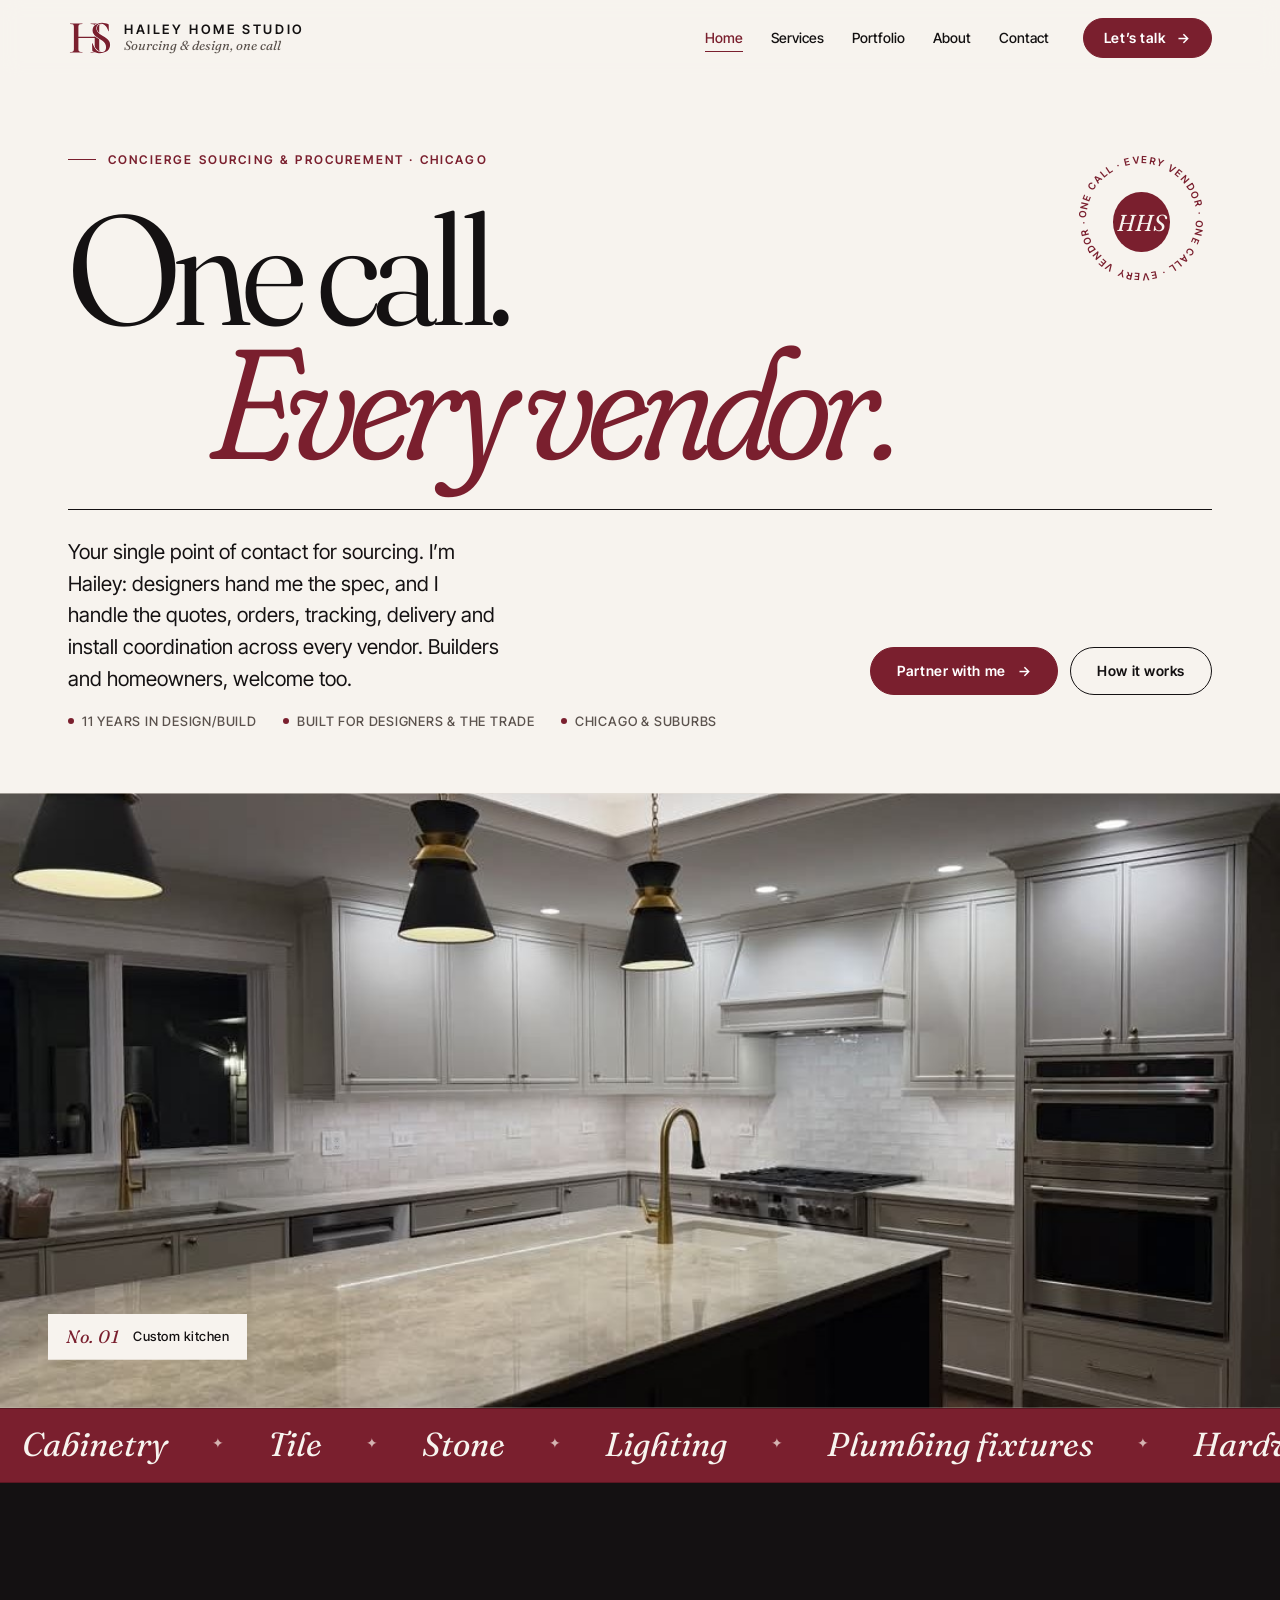
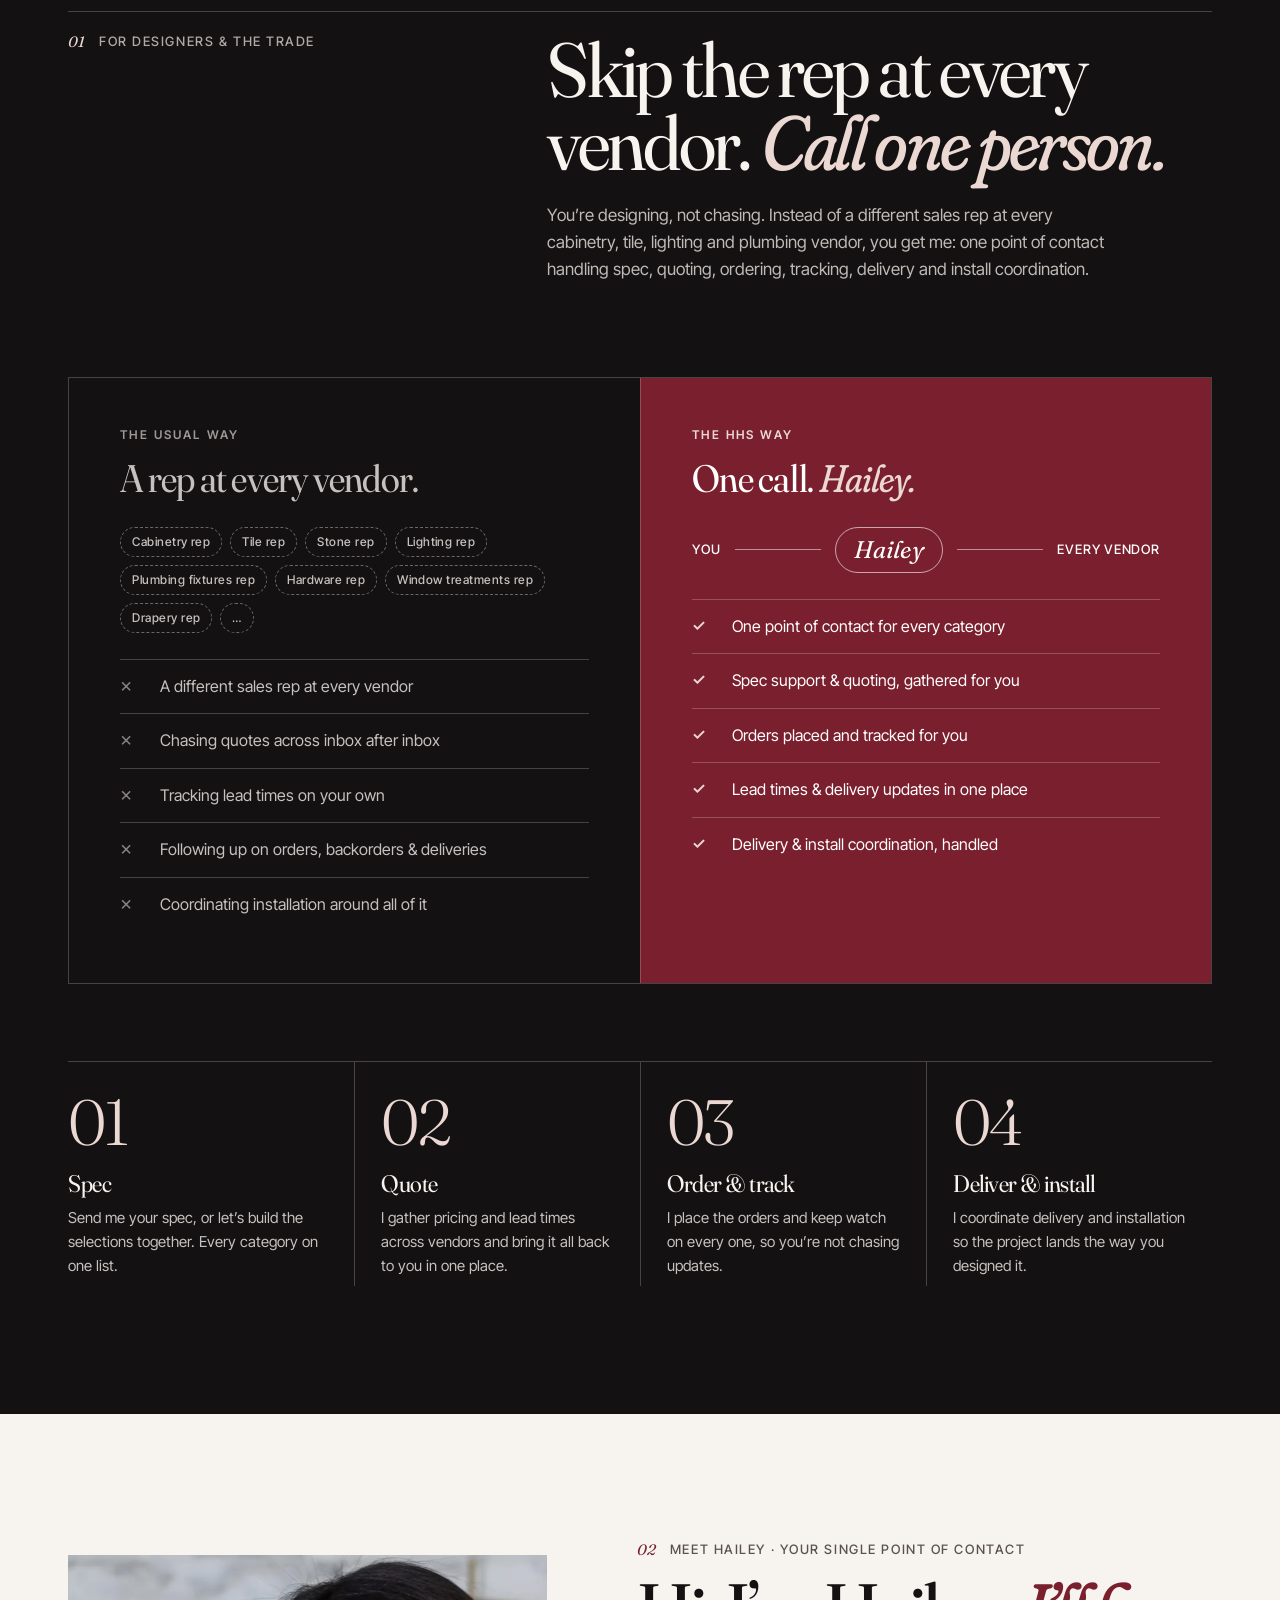
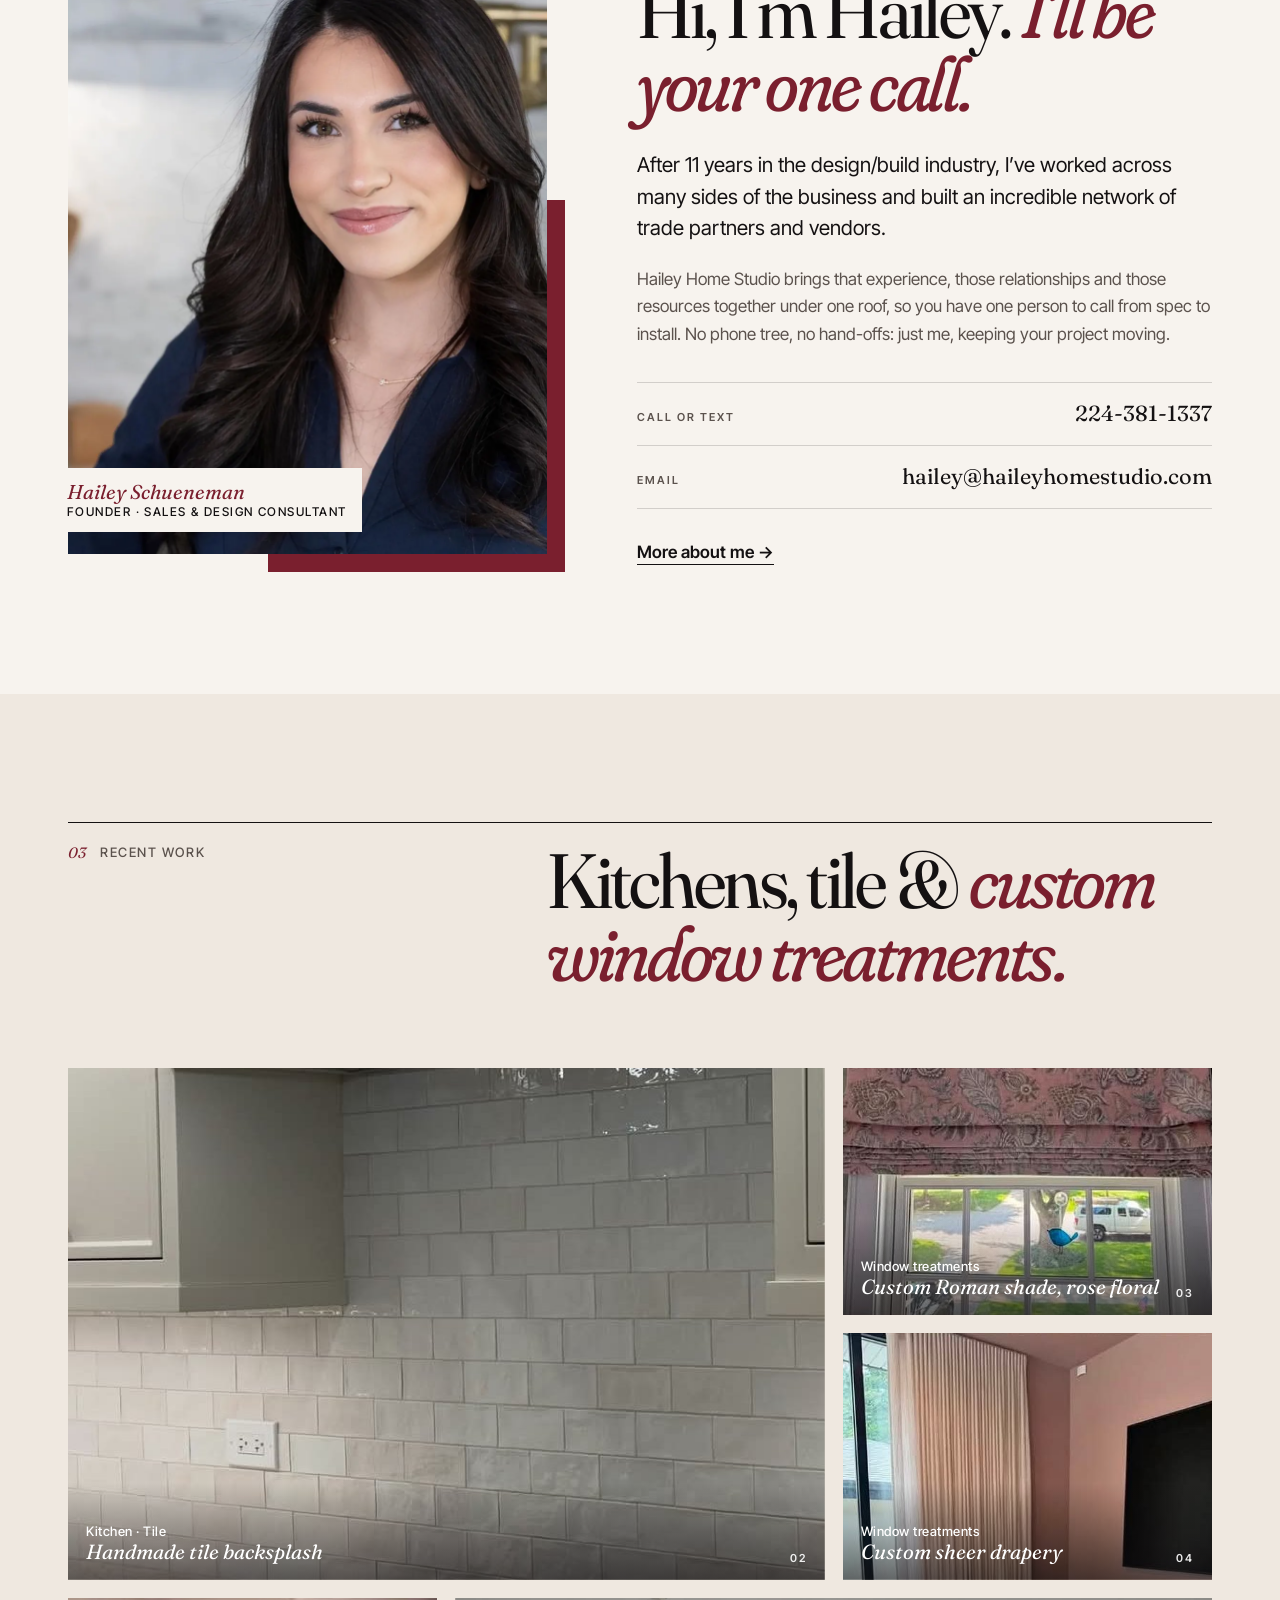
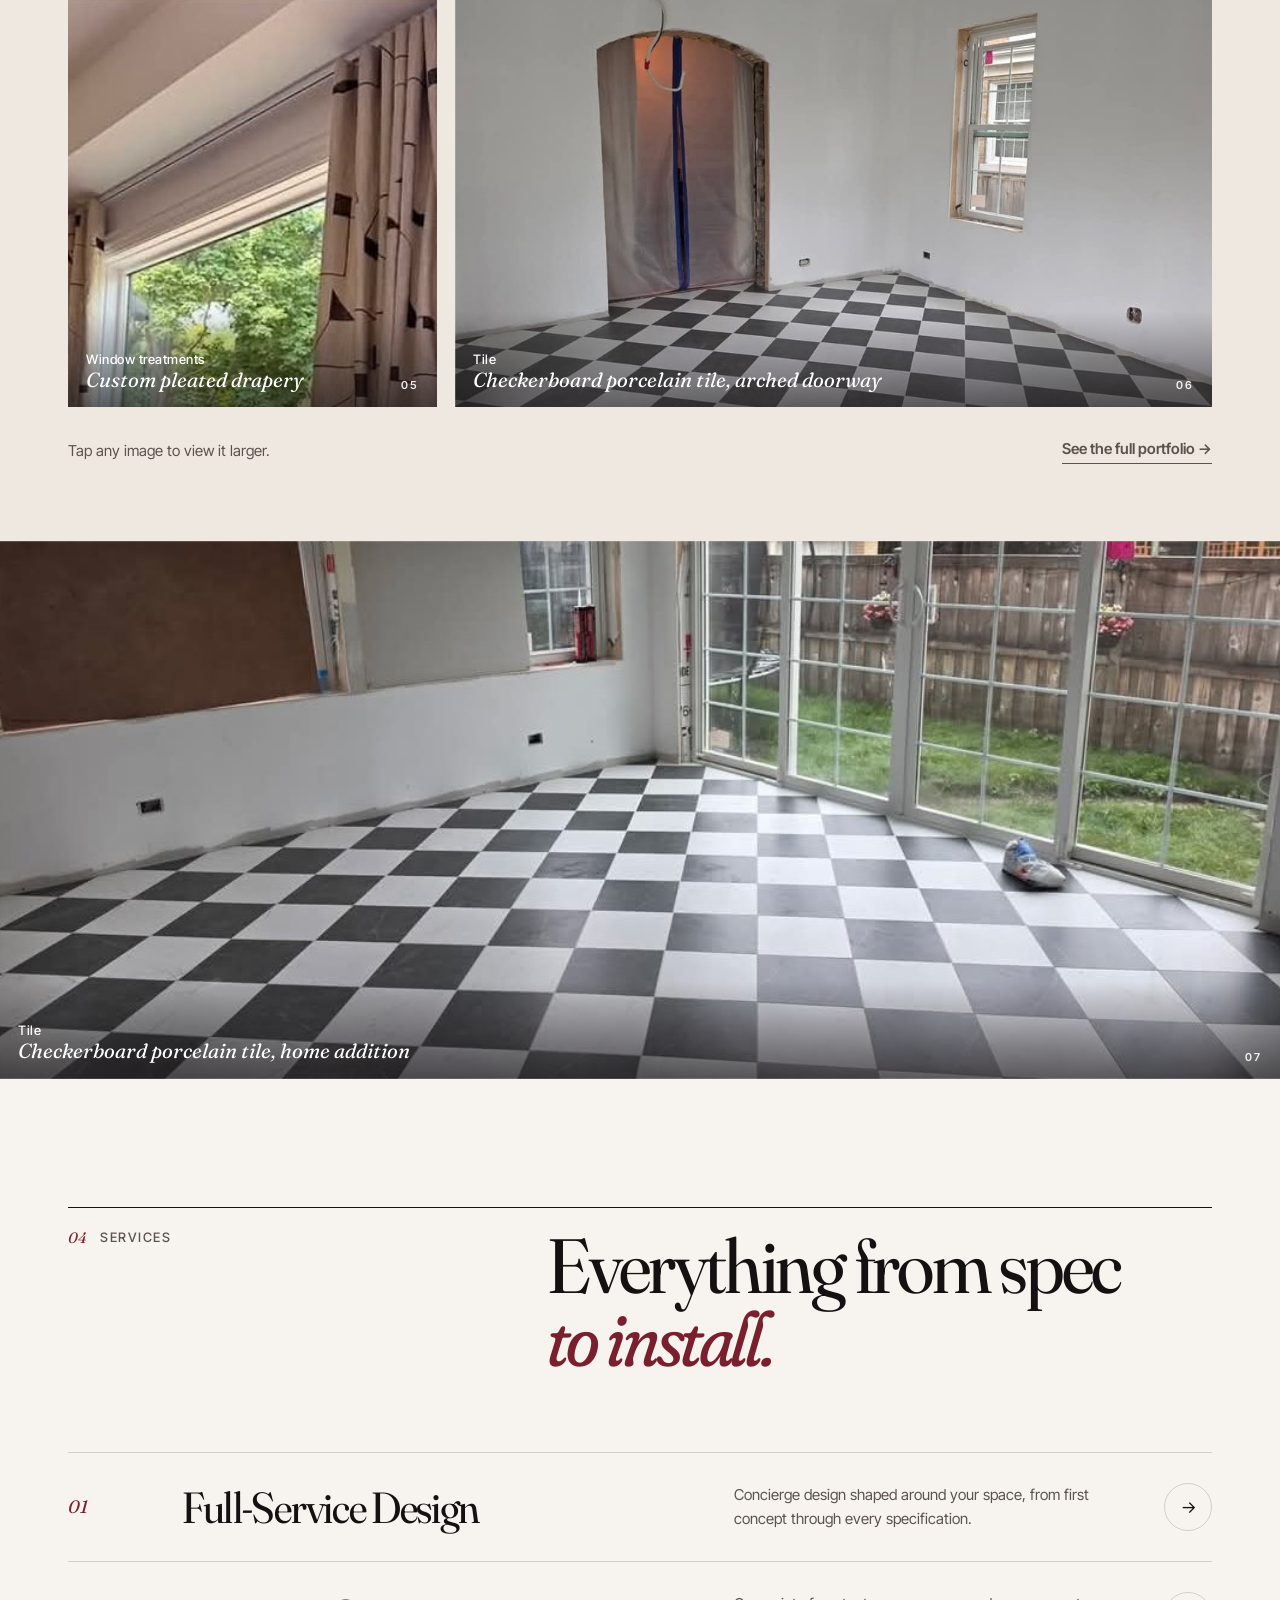
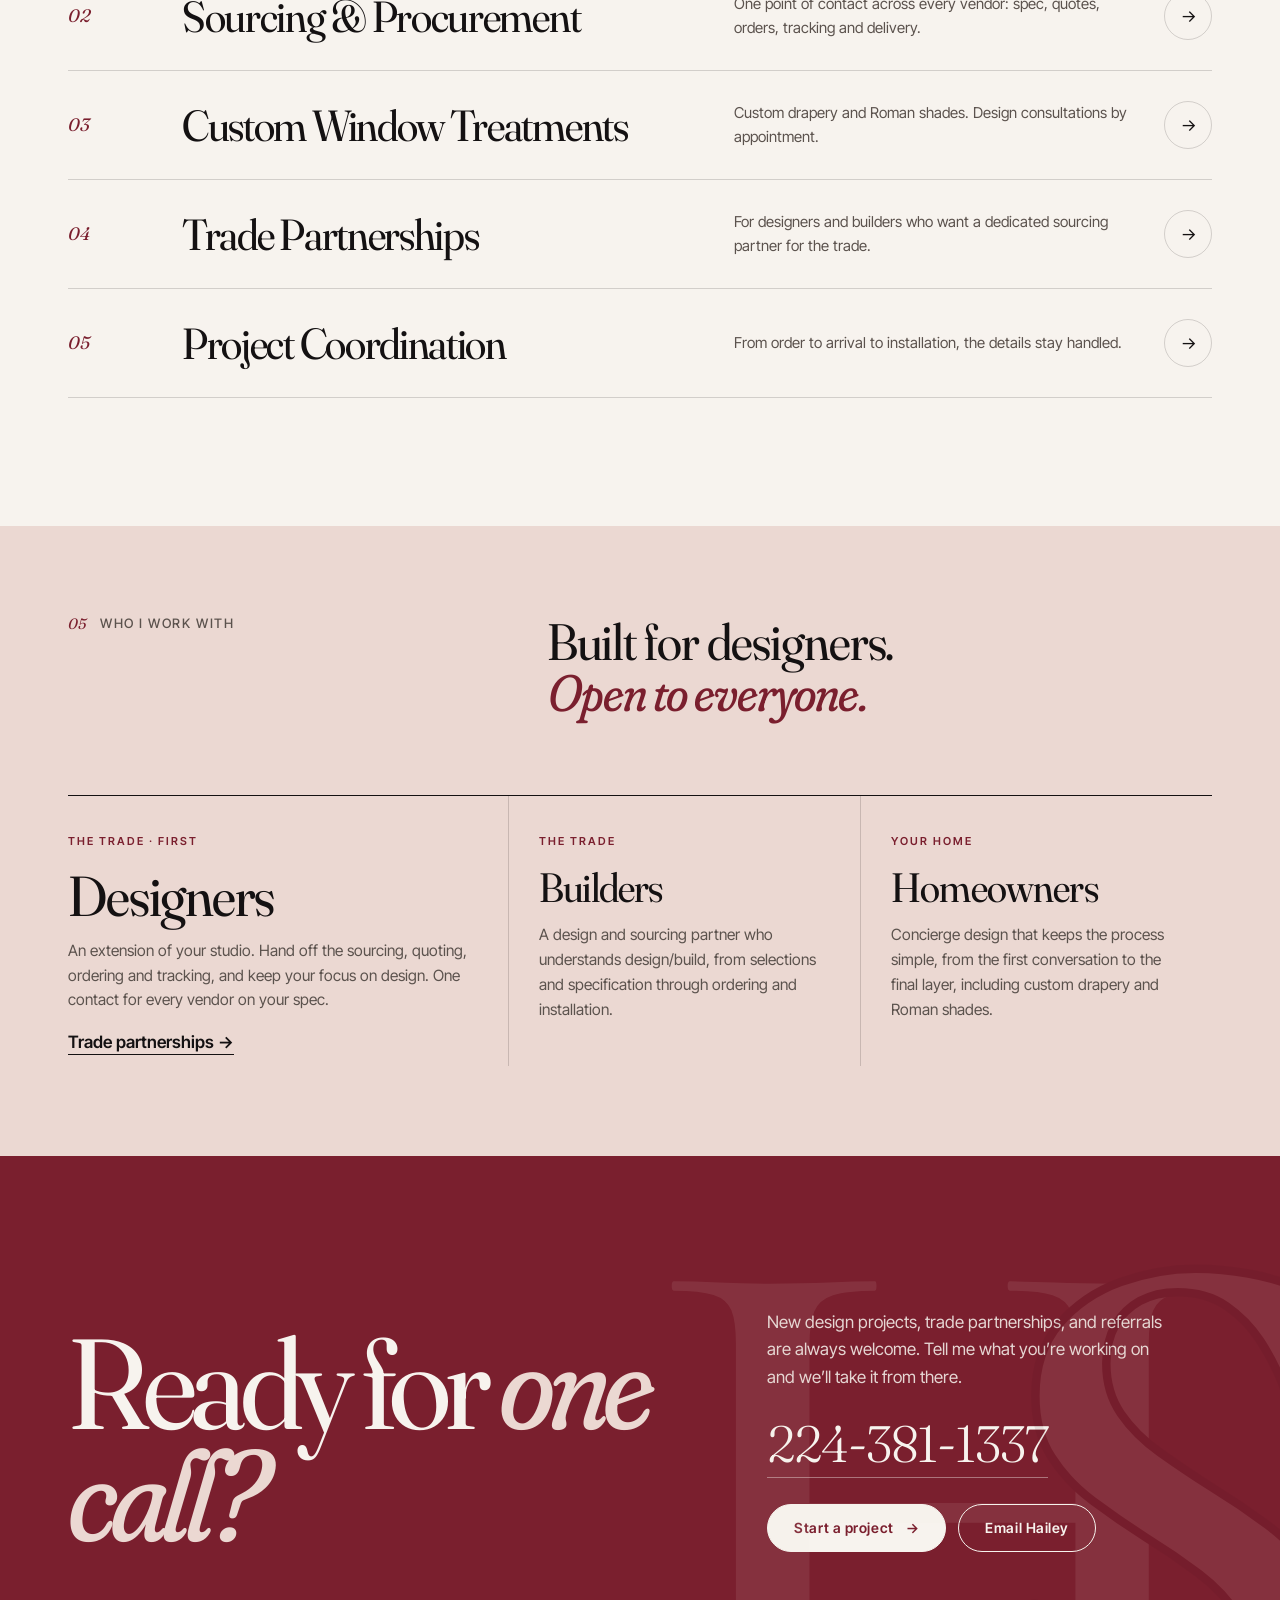
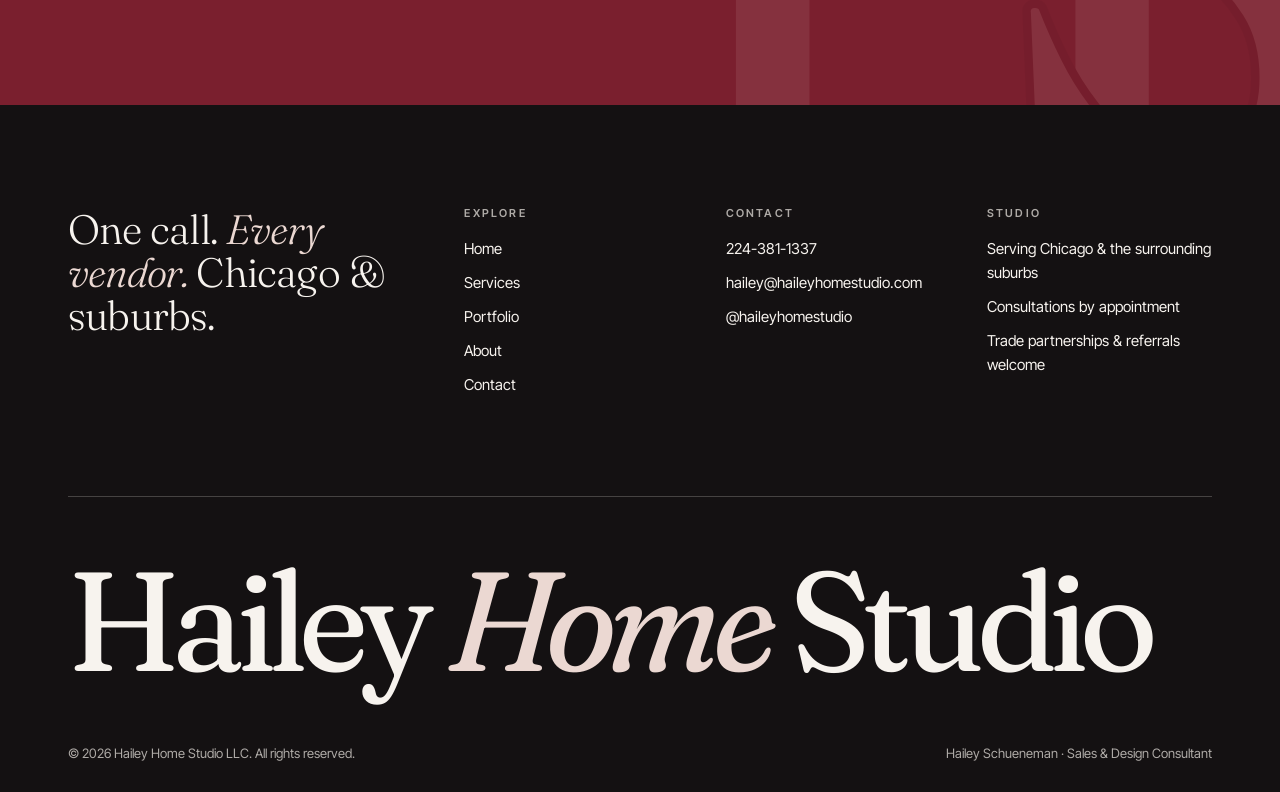
==== commit 0654bfdc: "v2 redesign: editorial look, 'One call. Every vendor.' trade messaging, headshot, larger portfolio +" ====
--- a/index.html
+++ b/index.html
@@ -3,24 +3,24 @@
 <head>
 <meta charset="utf-8">
 <meta name="viewport" content="width=device-width, initial-scale=1">
-<title>Hailey Home Studio LLC | Luxury Design Consultant &amp; Sourcing Partner | Chicago</title>
-<meta name="description" content="Hailey Home Studio is a concierge design, sourcing, and procurement service for designers, builders, and homeowners, serving Chicago and the surrounding suburbs.">
+<title>Hailey Home Studio | One Call, Every Vendor: Sourcing for Designers | Chicago</title>
+<meta name="description" content="Hailey Home Studio is a single point of contact for sourcing and procurement: one call for spec, quoting, ordering, tracking, delivery and install coordination. For designers, builders and homeowners in Chicago and the suburbs.">
 <meta name="robots" content="index,follow">
 <link rel="canonical" href="https://haileyhomestudio.com/">
 <meta name="theme-color" content="#7A1F2E">
 <meta property="og:type" content="website">
 <meta property="og:site_name" content="Hailey Home Studio LLC">
-<meta property="og:title" content="Hailey Home Studio LLC | Luxury Design Consultant &amp; Sourcing Partner | Chicago">
-<meta property="og:description" content="Hailey Home Studio is a concierge design, sourcing, and procurement service for designers, builders, and homeowners, serving Chicago and the surrounding suburbs.">
+<meta property="og:title" content="Hailey Home Studio | One Call, Every Vendor: Sourcing for Designers | Chicago">
+<meta property="og:description" content="Hailey Home Studio is a single point of contact for sourcing and procurement: one call for spec, quoting, ordering, tracking, delivery and install coordination. For designers, builders and homeowners in Chicago and the suburbs.">
 <meta property="og:url" content="https://haileyhomestudio.com/">
 <meta property="og:image" content="https://haileyhomestudio.com/images/og-image.jpg">
 <meta property="og:image:width" content="1200">
 <meta property="og:image:height" content="630">
-<meta property="og:image:alt" content="Hailey Home Studio LLC — HS monogram and custom kitchen">
+<meta property="og:image:alt" content="Hailey Home Studio LLC: HS monogram and custom kitchen">
 <meta property="og:locale" content="en_US">
 <meta name="twitter:card" content="summary_large_image">
-<meta name="twitter:title" content="Hailey Home Studio LLC | Luxury Design Consultant &amp; Sourcing Partner | Chicago">
-<meta name="twitter:description" content="Hailey Home Studio is a concierge design, sourcing, and procurement service for designers, builders, and homeowners, serving Chicago and the surrounding suburbs.">
+<meta name="twitter:title" content="Hailey Home Studio | One Call, Every Vendor: Sourcing for Designers | Chicago">
+<meta name="twitter:description" content="Hailey Home Studio is a single point of contact for sourcing and procurement: one call for spec, quoting, ordering, tracking, delivery and install coordination. For designers, builders and homeowners in Chicago and the suburbs.">
 <meta name="twitter:image" content="https://haileyhomestudio.com/images/og-image.jpg">
 <link rel="icon" href="favicon.ico" sizes="any">
 <link rel="icon" href="favicon.svg" type="image/svg+xml">
@@ -28,7 +28,7 @@
 <link rel="manifest" href="site.webmanifest">
 <link rel="preconnect" href="https://fonts.googleapis.com">
 <link rel="preconnect" href="https://fonts.gstatic.com" crossorigin>
-<link href="https://fonts.googleapis.com/css2?family=Cormorant+Garamond:ital,wght@0,400;0,500;0,600;1,400;1,500&family=Jost:wght@300;400;500&display=swap" rel="stylesheet">
+<link href="https://fonts.googleapis.com/css2?family=Fraunces:ital,opsz,wght,SOFT,WONK@0,9..144,300..600,0..100,0..1;1,9..144,300..600,0..100,0..1&family=Inter+Tight:wght@400;500;600&display=swap" rel="stylesheet">
 <link rel="stylesheet" href="css/styles.css">
 <script type="application/ld+json">{
  "@context": "https://schema.org",
@@ -39,7 +39,7 @@
   "Hailey Home Studio",
   "HHS"
  ],
- "description": "Luxury custom design consultant & sourcing partner for the trade. A concierge design, sourcing, and procurement service for designers, builders, and homeowners, from concept and specification through sourcing, ordering, and installation.",
+ "description": "Concierge design, sourcing, and procurement. A single point of contact for designers, builders, and homeowners, from specification and quoting through ordering, tracking, delivery, and installation coordination.",
  "url": "https://haileyhomestudio.com/",
  "telephone": "+1-224-381-1337",
  "email": "hailey@haileyhomestudio.com",
@@ -48,7 +48,8 @@
  "founder": {
   "@type": "Person",
   "name": "Hailey Schueneman",
-  "jobTitle": "Sales & Design Consultant"
+  "jobTitle": "Sales & Design Consultant",
+  "image": "https://haileyhomestudio.com/images/hailey-headshot.jpg"
  },
  "areaServed": [
   {
@@ -70,6 +71,7 @@
  "knowsAbout": [
   "Interior design",
   "Sourcing and procurement",
+  "Trade sourcing for interior designers",
   "Custom drapery",
   "Roman shades",
   "Custom window treatments",
@@ -81,165 +83,140 @@
 <body>
 <a class="skip" href="#main">Skip to content</a>
 <header class="site-header">
-  <div class="topline"><div class="wrap">
-    <span class="tl-left">Serving Chicago &amp; the surrounding suburbs</span>
-    <span class="tl-right"><a href="tel:+12243811337">224-381-1337</a><a href="https://instagram.com/haileyhomestudio" target="_blank" rel="noopener">@haileyhomestudio</a></span>
-  </div></div>
   <div class="wrap header-inner">
-    <a class="brand" href="index.html" aria-label="Hailey Home Studio LLC — home">
-      <img src="images/hs-monogram.svg" alt="" width="59" height="46">
-      <span class="brand-text"><span class="brand-name">HAILEY HOME STUDIO<small>LLC</small></span><span class="brand-sub">Design Consultant &amp; Sourcing Partner</span></span>
+    <a class="brand" href="index.html" aria-label="Hailey Home Studio LLC, home">
+      <img src="images/hs-monogram.svg" alt="" width="44" height="35">
+      <span class="brand-name">Hailey Home Studio<small>Sourcing &amp; design, one call</small></span>
     </a>
-    <button class="menu-toggle" type="button" aria-expanded="false" aria-controls="site-nav" aria-label="Open menu"><span class="bars"></span></button>
+    <button class="menu-toggle" type="button" aria-expanded="false" aria-controls="site-nav" aria-label="Open menu"><span></span></button>
     <nav class="nav" id="site-nav" aria-label="Primary">
       <ul><li><a href="index.html" aria-current="page">Home</a></li><li><a href="services.html">Services</a></li><li><a href="portfolio.html">Portfolio</a></li><li><a href="about.html">About</a></li><li><a href="contact.html">Contact</a></li></ul>
-      <a class="btn btn-solid" href="contact.html#consult">Book a Consultation</a>
+      <a class="btn btn-solid" href="contact.html#consult">Let&rsquo;s talk <span class="arr" aria-hidden="true">&rarr;</span></a>
+      <div class="nav-extra">Call or text Hailey<a href="tel:+12243811337">224-381-1337</a><a href="mailto:hailey@haileyhomestudio.com">hailey@haileyhomestudio.com</a></div>
     </nav>
   </div>
 </header>
-
 <main id="main">
-<section class="hero">
-  <img class="hero-watermark" src="images/hs-monogram.svg" alt="" aria-hidden="true">
-  <div class="wrap hero-grid">
-    <div class="reveal">
-      <span class="eyebrow">Hailey Home Studio LLC</span>
-      <h1>Luxury custom design consultant <em>&amp; sourcing partner</em> for the trade.</h1>
-      <hr class="rule">
-      <p class="lead">A concierge design, sourcing, and procurement service for designers, builders, and homeowners, offering one simplified, seamless process from concept and specification through sourcing, ordering, and installation.</p>
-      <div class="btn-row">
-        <a class="btn btn-solid" href="contact.html#consult">Book a Consultation</a>
-        <a class="btn btn-line" href="services.html">Explore Services</a>
+<section class="hero" aria-labelledby="hero-h">
+  <div class="wrap">
+    <div class="hero-top">
+      <span class="eyebrow reveal">Concierge sourcing &amp; procurement &middot; Chicago</span>
+    </div>
+    <div class="badge" aria-hidden="true"><svg viewBox="0 0 200 200"><defs><path id="circ" d="M100,100 m-78,0 a78,78 0 1,1 156,0 a78,78 0 1,1 -156,0"/></defs><text font-family="Inter Tight, Arial, sans-serif" font-size="14" font-weight="600" fill="currentColor"><textPath href="#circ" textLength="486" lengthAdjust="spacing">ONE CALL · EVERY VENDOR · ONE CALL · EVERY VENDOR ·</textPath></text></svg><span class="core">HHS</span></div>
+    <h1 id="hero-h" class="reveal"><span class="line">One call.</span><span class="line indent"><em>Every vendor.</em></span></h1>
+    <div class="hero-sub reveal d1">
+      <p class="lead">Your single point of contact for sourcing. I&rsquo;m Hailey: designers hand me the spec, and I handle the quotes, orders, tracking, delivery and install coordination across every vendor. Builders and homeowners, welcome too.</p>
+      <div>
+        <div class="btn-row"><a class="btn btn-solid" href="contact.html#consult">Partner with me <span class="arr" aria-hidden="true">&rarr;</span></a><a class="btn btn-line" href="#trade">How it works</a></div>
       </div>
-      <div class="hero-meta"><span>11 years in design/build</span><span>Chicago &amp; suburbs</span></div>
-    </div>
-    <figure class="hero-figure reveal">
-      <img src="images/kitchen-pendants.jpg" alt="Finished custom kitchen with a large stone-topped island, black and brass pendant lights, and soft gray cabinetry" width="1080" height="528" fetchpriority="high">
-      <figcaption>Custom kitchen</figcaption>
+    </div>
+    <div class="hero-meta reveal d2"><span>11 years in design/build</span><span>Built for designers &amp; the trade</span><span>Chicago &amp; suburbs</span></div>
+  </div>
+  <div class="bleed reveal-img">
+    <div class="bleed-img"><a href="images/kitchen-pendants.jpg" data-lightbox data-caption="Custom kitchen" aria-label="View larger: Custom kitchen"><img src="images/kitchen-pendants.jpg" alt="Finished custom kitchen with a large stone-topped island, black and brass pendant lights, and soft gray cabinetry" width="1080" height="528" fetchpriority="high"></a></div>
+    <div class="bleed-cap"><b>No. 01</b> Custom kitchen</div>
+  </div>
+</section>
+<section class="marquee" aria-label="What Hailey sources"><div class="marquee-track"><ul><li>Cabinetry</li><li>Tile</li><li>Stone</li><li>Lighting</li><li>Plumbing fixtures</li><li>Hardware</li><li>Window treatments</li><li>Drapery</li><li>Flooring</li><li>Appliances</li></ul><ul aria-hidden="true"><li>Cabinetry</li><li>Tile</li><li>Stone</li><li>Lighting</li><li>Plumbing fixtures</li><li>Hardware</li><li>Window treatments</li><li>Drapery</li><li>Flooring</li><li>Appliances</li></ul></div></section>
+<section class="section dark" id="trade" aria-labelledby="trade-h">
+  <div class="wrap">
+    <div class="sec-head reveal">
+      <div class="sec-num"><b>01</b> For designers &amp; the trade</div>
+      <div><h2 id="trade-h" class="t-lg">Skip the rep at every vendor. <em>Call one person.</em></h2>
+      <p class="intro">You&rsquo;re designing, not chasing. Instead of a different sales rep at every cabinetry, tile, lighting and plumbing vendor, you get me: one point of contact handling spec, quoting, ordering, tracking, delivery and install coordination.</p></div>
+    </div>
+    <div class="compare">
+      <div class="cmp cmp-old reveal"><span class="cmp-tag">The usual way</span><h3>A rep at every vendor.</h3>
+        <div class="reps" aria-hidden="true"><span>Cabinetry rep</span><span>Tile rep</span><span>Stone rep</span><span>Lighting rep</span><span>Plumbing fixtures rep</span><span>Hardware rep</span><span>Window treatments rep</span><span>Drapery rep</span><span>&hellip;</span></div>
+        <ul><li>A different sales rep at every vendor</li><li>Chasing quotes across inbox after inbox</li><li>Tracking lead times on your own</li><li>Following up on orders, backorders &amp; deliveries</li><li>Coordinating installation around all of it</li></ul></div>
+      <div class="cmp cmp-new reveal d1"><span class="cmp-tag">The HHS way</span><h3>One call. <em>Hailey.</em></h3>
+        <div class="one" aria-hidden="true"><span>You</span><hr><i>Hailey</i><hr><span>Every vendor</span></div>
+        <ul><li>One point of contact for every category</li><li>Spec support &amp; quoting, gathered for you</li><li>Orders placed and tracked for you</li><li>Lead times &amp; delivery updates in one place</li><li>Delivery &amp; install coordination, handled</li></ul></div>
+    </div>
+    <ol class="steps"><li class="reveal d0"><span class="n">01</span><h3>Spec</h3><p>Send me your spec, or let&rsquo;s build the selections together. Every category on one list.</p></li><li class="reveal d1"><span class="n">02</span><h3>Quote</h3><p>I gather pricing and lead times across vendors and bring it all back to you in one place.</p></li><li class="reveal d2"><span class="n">03</span><h3>Order &amp; track</h3><p>I place the orders and keep watch on every one, so you&rsquo;re not chasing updates.</p></li><li class="reveal d3"><span class="n">04</span><h3>Deliver &amp; install</h3><p>I coordinate delivery and installation so the project lands the way you designed it.</p></li></ol>
+  </div>
+</section>
+
+<section class="section" aria-labelledby="meet-h">
+  <div class="wrap meet">
+    <figure class="portrait reveal">
+      <div class="portrait-frame"><picture><source srcset="images/hailey-headshot.webp" type="image/webp"><img src="images/hailey-headshot.jpg" alt="Hailey Schueneman, founder of Hailey Home Studio" width="1200" height="1200" loading="lazy"></picture></div>
+      <figcaption><b>Hailey Schueneman</b>Founder &middot; Sales &amp; Design Consultant</figcaption>
     </figure>
-  </div>
-</section>
-
-<section class="section">
-  <div class="wrap split">
-    <div class="reveal">
-      <span class="eyebrow">Introducing Hailey Home Studio</span>
-      <h2>Experience, relationships &amp; resources, <em>under one roof.</em></h2>
-      <hr class="rule">
-      <p>After 11 years in the design/build industry, Hailey Schueneman has worked across many sides of the industry and built an incredible network of trade partners and vendors.</p>
-      <p>Hailey Home Studio brings that experience, those relationships, and those resources together, so every project moves smoothly from the first idea to the final installed detail.</p>
-      <a class="text-link" href="about.html">Meet Hailey</a>
-    </div>
-    <blockquote class="intro-quote reveal">&ldquo;HHS is a way for me to bring that experience, those relationships, and the resources I&rsquo;ve built together under one roof.&rdquo;<footer class="sig-role" style="font-style:normal;margin-top:18px">Hailey Schueneman, Sales &amp; Design Consultant</footer></blockquote>
-  </div>
-</section>
-
-<section class="section tint" aria-labelledby="svc-h">
-  <div class="wrap">
-    <div class="section-head reveal">
-      <span class="eyebrow">Services</span>
-      <h2 id="svc-h">Concierge design, start to finish.</h2>
-    </div>
-    <div class="cards">
-      <article class="card reveal"><span class="num">01</span><h3>Concierge Design</h3><p>Custom design guidance shaped around your space, from the first concept through detailed specification.</p></article>
-      <article class="card reveal"><span class="num">02</span><h3>Sourcing &amp; Procurement</h3><p>A trusted network of trade partners and vendors, with sourcing and ordering handled for you.</p></article>
-      <article class="card reveal"><span class="num">03</span><h3>Custom Window Treatments</h3><p>Custom drapery and Roman shades. Design consultations available by appointment.</p></article>
-      <article class="card reveal"><span class="num">04</span><h3>Trade Partnerships</h3><p>A dedicated design consultant and sourcing partner for designers and builders.</p></article>
-    </div>
-    <div class="btn-row"><a class="text-link" href="services.html">View all services</a></div>
-  </div>
-</section>
-
-<section class="section process" aria-labelledby="how-h">
-  <div class="wrap">
-    <div class="section-head reveal">
-      <span class="eyebrow light">How it works</span>
-      <h2 id="how-h">A simplified, seamless process.</h2>
-      <p class="lead">One partner guiding every stage, from concept through installation.</p>
-    </div>
-    <ol class="steps">
-      <li class="step reveal"><span class="dot">i</span><h3>Concept &amp; Specification</h3><p>Defining the vision for your space and the selections and specifications that bring it to life.</p></li>
-      <li class="step reveal"><span class="dot">ii</span><h3>Sourcing</h3><p>Drawing on a network of trade partners and vendors to find the right materials, finishes, and pieces.</p></li>
-      <li class="step reveal"><span class="dot">iii</span><h3>Ordering &amp; Procurement</h3><p>Placing orders and managing procurement, so the details are handled.</p></li>
-      <li class="step reveal"><span class="dot">iv</span><h3>Installation</h3><p>Seeing the project through to installation and the final layer.</p></li>
-    </ol>
-  </div>
-</section>
-
-<section class="section" aria-labelledby="who-h">
-  <div class="wrap">
-    <div class="section-head center reveal">
-      <span class="eyebrow">Who we work with</span>
-      <h2 id="who-h">For designers, builders &amp; homeowners</h2>
-      <hr class="rule">
-    </div>
-    <div class="trio">
-      <article class="aud reveal"><span class="kicker">For the trade</span><h3>Designers</h3><p>A sourcing partner for the trade: an extension of your studio for sourcing, ordering, and procurement.</p><ul><li>Sourcing &amp; procurement support</li><li>Access to a trusted vendor network</li><li>Custom drapery &amp; Roman shades</li></ul></article>
-      <article class="aud reveal"><span class="kicker">For the trade</span><h3>Builders</h3><p>A design and sourcing partner who understands design/build, from specification through installation.</p><ul><li>Selections &amp; specification</li><li>Ordering &amp; procurement</li><li>Coordination through installation</li></ul></article>
-      <article class="aud reveal"><span class="kicker">For your home</span><h3>Homeowners</h3><p>Concierge design that makes the process simple, from the first conversation to the finished room.</p><ul><li>Custom design consultation</li><li>Kitchens, tile &amp; finishes</li><li>Custom window treatments</li></ul></article>
-    </div>
-  </div>
-</section>
-
-<section class="section tint" aria-labelledby="port-h">
-  <div class="wrap">
-    <div class="section-head reveal" style="display:flex;flex-wrap:wrap;justify-content:space-between;align-items:end;gap:20px;max-width:none">
-      <div><span class="eyebrow">Portfolio</span><h2 id="port-h" style="margin:0">Recent work</h2></div>
-      <a class="text-link" href="portfolio.html">View the portfolio</a>
-    </div>
-    <div class="gallery teaser">
-      <figure class="tile reveal"><div class="ph"><img src="images/tile-backsplash.jpg" alt="Glossy white handmade-look subway tile backsplash beneath gray cabinetry with brass hardware" width="1080" height="540"></div><figcaption><span>Kitchen</span>Handmade tile backsplash</figcaption></figure>
-      <figure class="tile reveal"><div class="ph"><img src="images/roman-shade-floral.jpg" alt="Custom Roman shade in a rose floral print above a white double-hung window" width="1080" height="540"></div><figcaption><span>Window treatments</span>Custom Roman shades</figcaption></figure>
-      <figure class="tile reveal"><div class="ph"><img src="images/drapery-pattern.jpg" alt="Custom pleated drapery panels in an ivory fabric with a black graphic pattern" width="1080" height="540"></div><figcaption><span>Window treatments</span>Custom drapery</figcaption></figure>
-      <figure class="tile reveal"><div class="ph"><img src="images/checkerboard-tile.jpg" alt="Black and white checkerboard porcelain tile floor in a bright home addition with sliding glass doors" width="1080" height="540"></div><figcaption><span>Tile</span>Checkerboard porcelain tile, home addition</figcaption></figure>
-    </div>
-  </div>
-</section>
-<section class="section cta">
-  <div class="wrap reveal">
-    <img class="cta-mark" src="images/hs-monogram-gold.svg" alt="" width="80" height="63">
-    <span class="eyebrow light">Now welcoming new projects</span>
-    <h2>New design projects, trade partnerships <em>&amp; referrals</em> are always welcome.</h2>
-    <p>Tell Hailey about your space or your next project. Consultations are by appointment.</p>
-    <div class="btn-row">
-      <a class="btn btn-ivory" href="contact.html#consult">Request a Consultation</a>
-      <a class="btn btn-ghost-light" href="tel:+12243811337">Call 224-381-1337</a>
+    <div class="reveal d1">
+      <div class="sec-num"><b>02</b> Meet Hailey &middot; your single point of contact</div>
+      <h2 id="meet-h" class="t-lg">Hi, I&rsquo;m Hailey. <em>I&rsquo;ll be your one call.</em></h2>
+      <p class="lead">After 11 years in the design/build industry, I&rsquo;ve worked across many sides of the business and built an incredible network of trade partners and vendors.</p>
+      <p class="muted">Hailey Home Studio brings that experience, those relationships and those resources together under one roof, so you have one person to call from spec to install. No phone tree, no hand-offs: just me, keeping your project moving.</p>
+      <div class="direct"><a href="tel:+12243811337"><small>Call or text</small><span>224-381-1337</span></a><a href="mailto:hailey@haileyhomestudio.com"><small>Email</small><span>hailey@haileyhomestudio.com</span></a></div>
+      <a class="ulink" href="about.html">More about me <span class="arr" aria-hidden="true">&rarr;</span></a>
+    </div>
+  </div>
+</section>
+
+<section class="section greige" aria-labelledby="work-h" style="padding-bottom:0">
+  <div class="wrap">
+    <div class="sec-head reveal">
+      <div class="sec-num"><b>03</b> Recent work</div>
+      <div><h2 id="work-h" class="t-lg">Kitchens, tile &amp; <em>custom window treatments.</em></h2></div>
+    </div>
+    <div class="work" data-gallery>
+      <figure class="shot s8 h-lg reveal-img" style="--ar:1080/536"><a href="images/tile-backsplash.jpg" data-lightbox data-caption="Handmade tile backsplash" aria-label="View larger: Handmade tile backsplash"><img src="images/tile-backsplash.jpg" alt="Glossy white handmade-look subway tile backsplash beneath gray cabinetry with brass hardware" width="1080" height="536"><span class="zoom" aria-hidden="true"><svg width="16" height="16" viewBox="0 0 24 24" fill="none" stroke="currentColor" stroke-width="1.6"><path d="M4 9V4h5M20 9V4h-5M4 15v5h5M20 15v5h-5"/></svg></span><figcaption><span><span class="sr-only">Category: </span>Kitchen · Tile<b>Handmade tile backsplash</b></span><span class="no">02</span></figcaption></a></figure>
+      <div class="s4 stack"><figure class="shot  reveal-img" style="--ar:537/351"><a href="images/roman-shade-floral.jpg" data-lightbox data-caption="Custom Roman shade, rose floral" aria-label="View larger: Custom Roman shade, rose floral"><img src="images/roman-shade-floral.jpg" alt="Custom Roman shade in a rose floral print above a white double-hung window" width="537" height="351"><span class="zoom" aria-hidden="true"><svg width="16" height="16" viewBox="0 0 24 24" fill="none" stroke="currentColor" stroke-width="1.6"><path d="M4 9V4h5M20 9V4h-5M4 15v5h5M20 15v5h-5"/></svg></span><figcaption><span><span class="sr-only">Category: </span>Window treatments<b>Custom Roman shade, rose floral</b></span><span class="no">03</span></figcaption></a></figure><figure class="shot  reveal-img" style="--ar:537/348"><a href="images/drapery-sheer.jpg" data-lightbox data-caption="Custom sheer drapery" aria-label="View larger: Custom sheer drapery"><img src="images/drapery-sheer.jpg" alt="Floor-to-ceiling custom sheer drapery in a blush-toned room" width="537" height="348"><span class="zoom" aria-hidden="true"><svg width="16" height="16" viewBox="0 0 24 24" fill="none" stroke="currentColor" stroke-width="1.6"><path d="M4 9V4h5M20 9V4h-5M4 15v5h5M20 15v5h-5"/></svg></span><figcaption><span><span class="sr-only">Category: </span>Window treatments<b>Custom sheer drapery</b></span><span class="no">04</span></figcaption></a></figure></div>
+      <figure class="shot s4 h-md reveal-img" style="--ar:537/348"><a href="images/drapery-pattern.jpg" data-lightbox data-caption="Custom pleated drapery" aria-label="View larger: Custom pleated drapery"><img src="images/drapery-pattern.jpg" alt="Custom pleated drapery panels in an ivory fabric with a black graphic pattern" width="537" height="348"><span class="zoom" aria-hidden="true"><svg width="16" height="16" viewBox="0 0 24 24" fill="none" stroke="currentColor" stroke-width="1.6"><path d="M4 9V4h5M20 9V4h-5M4 15v5h5M20 15v5h-5"/></svg></span><figcaption><span><span class="sr-only">Category: </span>Window treatments<b>Custom pleated drapery</b></span><span class="no">05</span></figcaption></a></figure>
+      <figure class="shot s8 h-md reveal-img" style="--ar:1080/536"><a href="images/checkerboard-tile-2.jpg" data-lightbox data-caption="Checkerboard porcelain tile, arched doorway" aria-label="View larger: Checkerboard porcelain tile, arched doorway"><img src="images/checkerboard-tile-2.jpg" alt="Checkerboard porcelain tile floor installed through a home addition with an arched doorway" width="1080" height="536"><span class="zoom" aria-hidden="true"><svg width="16" height="16" viewBox="0 0 24 24" fill="none" stroke="currentColor" stroke-width="1.6"><path d="M4 9V4h5M20 9V4h-5M4 15v5h5M20 15v5h-5"/></svg></span><figcaption><span><span class="sr-only">Category: </span>Tile<b>Checkerboard porcelain tile, arched doorway</b></span><span class="no">06</span></figcaption></a></figure>
+    </div>
+    <div class="work-foot reveal"><span>Tap any image to view it larger.</span><a class="ulink" href="portfolio.html">See the full portfolio <span class="arr" aria-hidden="true">&rarr;</span></a></div>
+  </div>
+  <div class="band" style="margin-top:clamp(40px,6vw,80px)"><figure class="shot  reveal-img" style="--ar:1080/448"><a href="images/checkerboard-tile.jpg" data-lightbox data-caption="Checkerboard porcelain tile, home addition" aria-label="View larger: Checkerboard porcelain tile, home addition"><img src="images/checkerboard-tile.jpg" alt="Black and white checkerboard porcelain tile floor in a bright home addition with sliding glass doors" width="1080" height="448"><span class="zoom" aria-hidden="true"><svg width="16" height="16" viewBox="0 0 24 24" fill="none" stroke="currentColor" stroke-width="1.6"><path d="M4 9V4h5M20 9V4h-5M4 15v5h5M20 15v5h-5"/></svg></span><figcaption><span><span class="sr-only">Category: </span>Tile<b>Checkerboard porcelain tile, home addition</b></span><span class="no">07</span></figcaption></a></figure></div>
+</section>
+
+<section class="section" aria-labelledby="svc-h">
+  <div class="wrap">
+    <div class="sec-head reveal">
+      <div class="sec-num"><b>04</b> Services</div>
+      <div><h2 id="svc-h" class="t-lg">Everything from spec <em>to install.</em></h2></div>
+    </div>
+    <ul class="svc-list"><li class="reveal"><a href="services.html#full-service"><span class="n">01</span><h3>Full-Service Design</h3><p>Concierge design shaped around your space, from first concept through every specification.</p><span class="go" aria-hidden="true">&rarr;</span></a></li><li class="reveal"><a href="services.html#sourcing"><span class="n">02</span><h3>Sourcing &amp; Procurement</h3><p>One point of contact across every vendor: spec, quotes, orders, tracking and delivery.</p><span class="go" aria-hidden="true">&rarr;</span></a></li><li class="reveal"><a href="services.html#window-treatments"><span class="n">03</span><h3>Custom Window Treatments</h3><p>Custom drapery and Roman shades. Design consultations by appointment.</p><span class="go" aria-hidden="true">&rarr;</span></a></li><li class="reveal"><a href="services.html#trade"><span class="n">04</span><h3>Trade Partnerships</h3><p>For designers and builders who want a dedicated sourcing partner for the trade.</p><span class="go" aria-hidden="true">&rarr;</span></a></li><li class="reveal"><a href="services.html#coordination"><span class="n">05</span><h3>Project Coordination</h3><p>From order to arrival to installation, the details stay handled.</p><span class="go" aria-hidden="true">&rarr;</span></a></li></ul>
+  </div>
+</section>
+
+<section class="section blush tight" aria-labelledby="who-h">
+  <div class="wrap">
+    <div class="sec-head reveal" style="border-top:0;padding-top:0">
+      <div class="sec-num"><b>05</b> Who I work with</div>
+      <div><h2 id="who-h" class="t-md">Built for designers. <em>Open to everyone.</em></h2></div>
+    </div>
+    <div class="aud">
+      <article class="primary reveal"><span class="k">The trade &middot; first</span><h3>Designers</h3><p>An extension of your studio. Hand off the sourcing, quoting, ordering and tracking, and keep your focus on design. One contact for every vendor on your spec.</p><a class="ulink" href="services.html#trade">Trade partnerships <span class="arr" aria-hidden="true">&rarr;</span></a></article>
+      <article class="reveal d1"><span class="k">The trade</span><h3>Builders</h3><p>A design and sourcing partner who understands design/build, from selections and specification through ordering and installation.</p></article>
+      <article class="reveal d2"><span class="k">Your home</span><h3>Homeowners</h3><p>Concierge design that keeps the process simple, from the first conversation to the final layer, including custom drapery and Roman shades.</p></article>
+    </div>
+  </div>
+</section>
+<section class="cta" aria-labelledby="cta-h">
+  <img class="wm" src="images/hs-monogram-ivory.svg" alt="" aria-hidden="true" width="927" height="728" loading="lazy">
+  <div class="wrap cta-grid">
+    <h2 id="cta-h" class="reveal">Ready for <em>one call?</em></h2>
+    <div class="reveal d1">
+      <p>New design projects, trade partnerships, and referrals are always welcome. Tell me what you&rsquo;re working on and we&rsquo;ll take it from there.</p>
+      <a class="phone" href="tel:+12243811337">224-381-1337</a>
+      <div class="btn-row"><a class="btn btn-paper" href="contact.html#consult">Start a project <span class="arr" aria-hidden="true">&rarr;</span></a><a class="btn btn-light" href="mailto:hailey@haileyhomestudio.com">Email Hailey</a></div>
     </div>
   </div>
 </section>
 
 </main>
 <footer class="site-footer">
-  <div class="wrap footer-grid">
-    <div class="footer-brand">
-      <img src="images/hs-monogram-ivory.svg" alt="" width="74" height="58">
-      <span class="brand-name">HAILEY HOME STUDIO<small>LLC</small></span>
-      <p>Luxury Design Consultant &amp; Sourcing Partner for the Trade</p>
-    </div>
-    <div>
-      <h4>Explore</h4>
-      <ul><li><a href="index.html">Home</a></li><li><a href="services.html">Services</a></li><li><a href="portfolio.html">Portfolio</a></li><li><a href="about.html">About</a></li><li><a href="contact.html">Contact</a></li></ul>
-    </div>
-    <div>
-      <h4>Contact</h4>
-      <ul>
-        <li><a href="tel:+12243811337">224-381-1337</a></li>
-        <li><a href="mailto:hailey@haileyhomestudio.com">hailey@haileyhomestudio.com</a></li>
-        <li><a href="https://haileyhomestudio.com/">haileyhomestudio.com</a></li>
-      </ul>
-    </div>
-    <div>
-      <h4>Follow</h4>
-      <ul>
-        <li><a class="ig-link" href="https://instagram.com/haileyhomestudio" target="_blank" rel="noopener"><svg viewBox="0 0 24 24" fill="none" stroke="currentColor" stroke-width="1.4" aria-hidden="true"><rect x="3" y="3" width="18" height="18" rx="5"/><circle cx="12" cy="12" r="4.2"/><circle cx="17.4" cy="6.6" r=".9" fill="currentColor" stroke="none"/></svg>@haileyhomestudio</a></li>
-        <li>Serving Chicago &amp; the surrounding suburbs</li>
-        <li>Consultations by appointment</li>
-      </ul>
-    </div>
-  </div>
-  <div class="wrap footer-bottom">
-    <span>&copy; <span id="year">2026</span> Hailey Home Studio LLC. All rights reserved.</span>
-    <span>Hailey Schueneman &middot; Sales &amp; Design Consultant</span>
+  <div class="wrap">
+    <div class="f-top">
+      <div><p class="f-say">One call. <em>Every vendor.</em> Chicago &amp; suburbs.</p></div>
+      <div><h4>Explore</h4><ul><li><a href="index.html">Home</a></li><li><a href="services.html">Services</a></li><li><a href="portfolio.html">Portfolio</a></li><li><a href="about.html">About</a></li><li><a href="contact.html">Contact</a></li></ul></div>
+      <div><h4>Contact</h4><ul><li><a href="tel:+12243811337">224-381-1337</a></li><li><a href="mailto:hailey@haileyhomestudio.com">hailey@haileyhomestudio.com</a></li><li><a href="https://instagram.com/haileyhomestudio" target="_blank" rel="noopener">@haileyhomestudio</a></li></ul></div>
+      <div><h4>Studio</h4><ul><li>Serving Chicago &amp; the surrounding suburbs</li><li>Consultations by appointment</li><li>Trade partnerships &amp; referrals welcome</li></ul></div>
+    </div>
+    <div class="f-word" aria-hidden="true">Hailey <em>Home</em> Studio</div>
+    <div class="f-bottom"><span>&copy; <span id="year">2026</span> Hailey Home Studio LLC. All rights reserved.</span><span>Hailey Schueneman &middot; Sales &amp; Design Consultant</span></div>
   </div>
 </footer>
 <script src="js/main.js" defer></script>
--- a/css/styles.css
+++ b/css/styles.css
@@ -1,298 +1,418 @@
-/* Hailey Home Studio LLC — site styles */
+/* Hailey Home Studio — v2 "editorial" stylesheet. Pure CSS, no build step. */
 :root{
-  --burgundy:#7A1F2E; --burgundy-deep:#5C1622; --burgundy-ink:#4A111B;
-  --ivory:#FBF8F3; --ivory-2:#F5F0E8; --greige:#E6DFD4; --greige-2:#CFC5B7; --taupe:#6E655A;
-  --charcoal:#2B2928; --ink:#3A3735; --gold:#B8986A; --gold-soft:#D9C4A0;
-  --serif:"Cormorant Garamond","Cormorant",Garamond,"Times New Roman",serif;
-  --sans:"Jost","Montserrat","Helvetica Neue",Arial,sans-serif;
-  --wrap:1180px; --radius:2px; --header-h:84px;
-  --ease:cubic-bezier(.2,.7,.2,1);
+  --burg:#7A1F2E; --burg-deep:#5C1622; --ink:#141112; --paper:#F7F3EE; --paper-2:#EFE8E0;
+  --blush:#EBD8D2; --greige:#D8CFC4; --muted:#5B524D; --rule:rgba(20,17,18,.16); --rule-light:rgba(247,243,238,.22);
+  --serif:"Fraunces",Georgia,"Times New Roman",serif; --sans:"Inter Tight","Helvetica Neue",Arial,sans-serif;
+  --wrap:1240px; --gut:clamp(20px,4vw,48px); --ease:cubic-bezier(.2,.7,.1,1);
 }
 *,*::before,*::after{box-sizing:border-box}
-html{scroll-behavior:smooth;-webkit-text-size-adjust:100%}
-@media (prefers-reduced-motion:reduce){html{scroll-behavior:auto}*{transition:none!important;animation:none!important}}
-body{margin:0;background:var(--ivory);color:var(--ink);font-family:var(--sans);font-weight:300;font-size:17px;line-height:1.75;letter-spacing:.01em;-webkit-font-smoothing:antialiased}
-img,svg{display:block;max-width:100%;height:auto}
-a{color:var(--burgundy);text-decoration-thickness:1px;text-underline-offset:3px}
-a:hover{color:var(--burgundy-deep)}
-:focus-visible{outline:2px solid var(--gold);outline-offset:3px}
-h1,h2,h3,h4{font-family:var(--serif);font-weight:500;color:var(--charcoal);line-height:1.12;margin:0 0 .5em;letter-spacing:.005em}
-h1{font-size:clamp(2.6rem,5.2vw,4.4rem)}
-h2{font-size:clamp(2.1rem,3.6vw,3.1rem)}
-h3{font-size:1.65rem}
-p{margin:0 0 1.15em}
-em,.italic{font-style:italic}
-.wrap{width:min(100% - 48px,var(--wrap));margin-inline:auto}
-.narrow{max-width:760px}
-.center{text-align:center}.center .rule{margin-inline:auto}
-.skip{position:absolute;left:-999px;top:8px;background:var(--burgundy);color:#fff;padding:10px 16px;z-index:100}
-.skip:focus{left:12px}
-.sr-only{position:absolute!important;width:1px;height:1px;padding:0;margin:-1px;overflow:hidden;clip:rect(0,0,0,0);border:0}
-
-/* eyebrow + rule */
-.eyebrow{display:inline-block;font-family:var(--sans);font-size:.74rem;font-weight:500;letter-spacing:.28em;text-transform:uppercase;color:var(--burgundy);margin-bottom:1.1rem}
-.eyebrow.light{color:var(--gold-soft)}
-.rule{display:block;width:56px;height:1px;background:var(--gold);border:0;margin:1.4rem 0 1.8rem}
-.lead{font-size:1.15rem;color:var(--ink)}
-
-/* buttons */
-.btn{display:inline-flex;align-items:center;justify-content:center;gap:.6em;font-family:var(--sans);font-size:.78rem;font-weight:500;letter-spacing:.2em;text-transform:uppercase;text-decoration:none;padding:1.05em 2.1em;border:1px solid var(--burgundy);border-radius:var(--radius);transition:background .35s var(--ease),color .35s var(--ease),border-color .35s var(--ease);cursor:pointer}
-.btn-solid{background:var(--burgundy);color:#fff}
-.btn-solid:hover{background:var(--burgundy-deep);border-color:var(--burgundy-deep);color:#fff}
-.btn-line{background:transparent;color:var(--burgundy)}
-.btn-line:hover{background:var(--burgundy);color:#fff}
-.btn-ivory{background:var(--ivory);color:var(--burgundy);border-color:var(--ivory)}
-.btn-ivory:hover{background:transparent;color:var(--ivory)}
-.btn-ghost-light{background:transparent;color:var(--ivory);border-color:rgba(251,248,243,.55)}
-.btn-ghost-light:hover{background:var(--ivory);color:var(--burgundy)}
-.text-link{font-size:.78rem;font-weight:500;letter-spacing:.2em;text-transform:uppercase;text-decoration:none;border-bottom:1px solid var(--gold);padding-bottom:4px;color:var(--burgundy)}
-.text-link:hover{border-color:var(--burgundy)}
-.btn-row{display:flex;flex-wrap:wrap;gap:14px;margin-top:2rem}
+html{-webkit-text-size-adjust:100%;scroll-behavior:smooth;scroll-padding-top:90px}
+body{margin:0;background:var(--paper);color:var(--ink);font-family:var(--sans);font-size:17px;line-height:1.6;-webkit-font-smoothing:antialiased;text-rendering:optimizeLegibility}
+img{display:block;max-width:100%;height:auto}
+a{color:inherit}
+p{margin:0 0 1em}
+h1,h2,h3,h4{font-family:var(--serif);font-weight:400;line-height:1.02;letter-spacing:-.02em;margin:0;font-variation-settings:"opsz" 144,"SOFT" 30}
+h1 em,h2 em,h3 em,.display em{font-style:italic;color:var(--burg);font-variation-settings:"opsz" 144,"SOFT" 100,"WONK" 1}
+.wrap{max-width:var(--wrap);margin:0 auto;padding:0 var(--gut)}
+.skip{position:absolute;left:-9999px;top:8px;z-index:100;background:var(--ink);color:var(--paper);padding:10px 16px}
+.skip:focus{left:8px}
+:focus-visible{outline:2px solid var(--burg);outline-offset:3px}
+.sr-only{position:absolute;width:1px;height:1px;overflow:hidden;clip:rect(0 0 0 0);white-space:nowrap}
+
+/* type helpers */
+.eyebrow{display:inline-flex;align-items:center;gap:12px;font:600 12px/1 var(--sans);letter-spacing:.18em;text-transform:uppercase;color:var(--burg)}
+.eyebrow::before{content:"";width:28px;height:1px;background:currentColor}
+.eyebrow.light{color:var(--blush)}
+.sec-num{font:500 13px/1 var(--sans);letter-spacing:.12em;color:var(--muted);display:flex;gap:14px;align-items:center;text-transform:uppercase}
+.sec-num b{font:italic 400 15px/1 var(--serif);color:var(--burg);letter-spacing:0}
+.lead{font-size:clamp(18px,1.6vw,21px);line-height:1.55;color:var(--ink)}
+.muted{color:var(--muted)}
+.t-xl{font-size:clamp(56px,10.5vw,168px);line-height:.9;letter-spacing:-.045em}
+.t-lg{font-size:clamp(40px,6vw,92px);line-height:.95;letter-spacing:-.035em}
+.t-md{font-size:clamp(32px,4vw,58px);line-height:1}
+.t-sm{font-size:clamp(24px,2.4vw,32px);line-height:1.1}
+
+/* buttons & links */
+.btn{display:inline-flex;align-items:center;gap:12px;padding:16px 26px;border:1px solid var(--ink);border-radius:999px;font:600 14px/1 var(--sans);letter-spacing:.04em;text-decoration:none;cursor:pointer;transition:background .3s var(--ease),color .3s var(--ease),border-color .3s var(--ease),transform .3s var(--ease);background:transparent;color:var(--ink)}
+.btn .arr{transition:transform .3s var(--ease)}
+.btn:hover .arr{transform:translateX(4px)}
+.btn-solid{background:var(--burg);border-color:var(--burg);color:#fff}
+.btn-solid:hover{background:var(--ink);border-color:var(--ink)}
+.btn-line:hover{background:var(--ink);color:var(--paper)}
+.btn-light{border-color:var(--paper);color:var(--paper)}
+.btn-light:hover{background:var(--paper);color:var(--burg)}
+.btn-paper{background:var(--paper);border-color:var(--paper);color:var(--burg)}
+.btn-paper:hover{background:var(--ink);border-color:var(--ink);color:var(--paper)}
+.btn-row{display:flex;flex-wrap:wrap;gap:12px;align-items:center}
+.ulink{font-weight:600;text-decoration:none;background:linear-gradient(currentColor,currentColor) 0 100%/100% 1px no-repeat;padding-bottom:3px;transition:background-size .35s var(--ease)}
+.ulink:hover{background-size:0 1px;background-position:100% 100%}
 
 /* header */
-.site-header{position:sticky;top:0;z-index:50;background:rgba(251,248,243,.92);backdrop-filter:saturate(140%) blur(10px);-webkit-backdrop-filter:saturate(140%) blur(10px);border-bottom:1px solid transparent;transition:border-color .3s,box-shadow .3s}
-.site-header.scrolled{border-bottom-color:var(--greige);box-shadow:0 6px 24px -18px rgba(43,41,40,.45)}
-.topline{background:var(--burgundy);color:var(--ivory);font-size:.72rem;letter-spacing:.2em;text-transform:uppercase}
-.topline .wrap{display:flex;justify-content:space-between;align-items:center;gap:16px;min-height:34px}
-.topline a{color:var(--ivory);text-decoration:none}
-.topline a:hover{color:var(--gold-soft)}
-.topline .tl-right{display:flex;gap:22px}
-.header-inner{display:flex;align-items:center;justify-content:space-between;gap:24px;height:var(--header-h)}
-.brand{display:flex;align-items:center;gap:14px;text-decoration:none;color:var(--burgundy)}
-.brand img{height:46px;width:auto;flex:none}
-.brand-text{display:flex;flex-direction:column;line-height:1}
-.brand-name{font-family:var(--serif);font-weight:600;font-size:1.32rem;letter-spacing:.16em;color:var(--burgundy);white-space:nowrap}
-.brand-name small{font-size:.62em;letter-spacing:.12em;margin-left:.25em}
-.brand-sub{font-family:var(--sans);font-size:.6rem;letter-spacing:.3em;text-transform:uppercase;color:var(--taupe);margin-top:7px;white-space:nowrap}
+.site-header{position:sticky;top:0;z-index:50;background:rgba(247,243,238,.92);backdrop-filter:saturate(1.4) blur(10px);-webkit-backdrop-filter:saturate(1.4) blur(10px);border-bottom:1px solid transparent;transition:border-color .3s}
+.site-header.scrolled{border-bottom-color:var(--rule)}
+.header-inner{display:flex;align-items:center;justify-content:space-between;gap:24px;height:76px}
+.brand{display:flex;align-items:center;gap:12px;text-decoration:none}
+.brand img{width:44px;height:auto}
+.brand-name{font:600 13px/1.15 var(--sans);letter-spacing:.2em;text-transform:uppercase}
+.brand-name small{display:block;font:italic 400 13px/1.3 var(--serif);letter-spacing:0;text-transform:none;color:var(--muted)}
 .nav{display:flex;align-items:center;gap:34px}
-.nav ul{list-style:none;margin:0;padding:0;display:flex;gap:30px}
-.nav a{font-size:.76rem;font-weight:400;letter-spacing:.2em;text-transform:uppercase;text-decoration:none;color:var(--charcoal);padding:6px 0;position:relative}
-.nav ul a::after{content:"";position:absolute;left:0;right:100%;bottom:0;height:1px;background:var(--gold);transition:right .35s var(--ease)}
-.nav ul a:hover::after,.nav ul a[aria-current="page"]::after{right:0}
-.nav ul a[aria-current="page"]{color:var(--burgundy)}
-.nav .btn{padding:.9em 1.5em;font-size:.7rem}
-.nav .btn-solid{color:#fff}
-.menu-toggle{display:none;background:none;border:0;padding:10px;margin-right:-10px;cursor:pointer;color:var(--burgundy)}
-.menu-toggle .bars{display:block;width:26px;height:12px;position:relative}
-.menu-toggle .bars::before,.menu-toggle .bars::after{content:"";position:absolute;left:0;right:0;height:1.5px;background:currentColor;transition:transform .3s var(--ease),top .3s var(--ease)}
-.menu-toggle .bars::before{top:0}.menu-toggle .bars::after{top:10px}
-.menu-toggle[aria-expanded="true"] .bars::before{top:5px;transform:rotate(45deg)}
-.menu-toggle[aria-expanded="true"] .bars::after{top:5px;transform:rotate(-45deg)}
+.nav ul{display:flex;gap:28px;list-style:none;margin:0;padding:0}
+.nav ul a{font:500 14px/1 var(--sans);text-decoration:none;position:relative;padding:6px 0}
+.nav ul a::after{content:"";position:absolute;left:0;right:0;bottom:0;height:1px;background:var(--burg);transform:scaleX(0);transform-origin:right;transition:transform .35s var(--ease)}
+.nav ul a:hover::after,.nav ul a[aria-current="page"]::after{transform:scaleX(1);transform-origin:left}
+.nav ul a[aria-current="page"]{color:var(--burg)}
+.nav .btn{padding:12px 20px}
+.menu-toggle{display:none;width:48px;height:48px;border:1px solid var(--ink);border-radius:50%;background:transparent;cursor:pointer;position:relative;z-index:60}
+.menu-toggle span,.menu-toggle span::before{position:absolute;left:14px;right:14px;height:1.5px;background:var(--ink);content:"";transition:transform .3s var(--ease),top .3s var(--ease)}
+.menu-toggle span{top:19px}
+.menu-toggle span::before{left:0;right:0;top:8px}
+.menu-toggle[aria-expanded="true"] span{top:23px;transform:rotate(45deg)}
+.menu-toggle[aria-expanded="true"] span::before{top:0;transform:rotate(-90deg)}
+.nav-extra{display:none}
+@media (max-width:940px){
+  .menu-toggle{display:block}
+  .nav{position:fixed;inset:0;z-index:55;background:var(--paper);flex-direction:column;align-items:flex-start;justify-content:flex-start;gap:28px;padding:110px var(--gut) 40px;overflow-y:auto;visibility:hidden;opacity:0;transform:translateY(-12px);transition:opacity .3s,transform .3s var(--ease),visibility 0s .3s}
+  .nav.open{visibility:visible;opacity:1;transform:none;transition:opacity .3s,transform .3s var(--ease)}
+  .nav ul{flex-direction:column;gap:6px;width:100%}
+  .nav ul li{border-bottom:1px solid var(--rule)}
+  .nav ul a{display:block;font:400 clamp(36px,10vw,52px)/1.15 var(--serif);letter-spacing:-.02em;padding:10px 0}
+  .nav ul a::after{display:none}
+  .nav-extra{display:block;font-size:15px;color:var(--muted)}
+  .nav-extra a{display:block;color:var(--ink);text-decoration:none;font-weight:600;margin-top:4px}
+  body.nav-open{overflow:hidden}
+}
+
+/* marquee */
+.marquee{background:var(--burg);color:var(--paper);overflow:hidden;border-block:1px solid var(--burg-deep);padding:18px 0;white-space:nowrap}
+.marquee-track{display:inline-flex;animation:marquee 46s linear infinite}
+.marquee ul{display:flex;list-style:none;margin:0;padding:0}
+.marquee li{font:italic 400 clamp(22px,2.6vw,34px)/1 var(--serif);padding:0 22px;display:flex;align-items:center;gap:44px}
+.marquee li::after{content:"✦";font:normal 14px/1 var(--sans);color:var(--blush);opacity:.8}
+.marquee:hover .marquee-track{animation-play-state:paused}
+@keyframes marquee{to{transform:translateX(-50%)}}
+.marquee-label{font:600 11px/1 var(--sans);letter-spacing:.2em;text-transform:uppercase}
 
 /* hero */
-.hero{position:relative;overflow:hidden;padding:clamp(56px,8vw,110px) 0 clamp(64px,8vw,120px);background:linear-gradient(180deg,var(--ivory) 0%,var(--ivory-2) 100%)}
-.hero-grid{display:grid;grid-template-columns:1.08fr .92fr;gap:clamp(40px,6vw,90px);align-items:center}
-.hero h1{font-weight:400;font-size:clamp(2.5rem,4.7vw,4.15rem);line-height:1.06}
-.hero h1 em{color:var(--burgundy);font-weight:500}
-.hero .lead{max-width:34em}
-.hero-watermark{position:absolute;right:-70px;top:40px;width:520px;opacity:.04;pointer-events:none}
-.hero-figure{position:relative;margin:0}
-.hero-figure::before{content:"";position:absolute;inset:-18px 18px 18px -18px;border:1px solid var(--gold);z-index:0}
-.hero-figure img{position:relative;z-index:1;width:100%;aspect-ratio:4/3.2;object-fit:cover;box-shadow:0 30px 60px -35px rgba(43,41,40,.55)}
-.hero-figure figcaption{position:relative;z-index:1;margin-top:14px;font-size:.72rem;letter-spacing:.22em;text-transform:uppercase;color:var(--taupe)}
-.hero-meta{display:flex;flex-wrap:wrap;gap:10px 28px;margin-top:2.4rem;padding-top:1.6rem;border-top:1px solid var(--greige);font-size:.78rem;letter-spacing:.16em;text-transform:uppercase;color:var(--taupe)}
-.hero-meta span::before{content:"";display:inline-block;width:5px;height:5px;background:var(--gold);transform:rotate(45deg);margin-right:12px;vertical-align:middle}
-
-/* page hero (interior) */
-.page-hero{padding:clamp(64px,8vw,104px) 0 clamp(48px,6vw,72px);background:var(--ivory-2);border-bottom:1px solid var(--greige);text-align:center;position:relative;overflow:hidden}
-.page-hero h1{font-weight:400;margin-bottom:.35em}
-.page-hero p{max-width:640px;margin:0 auto;color:var(--ink)}
-.page-hero .rule{margin-inline:auto}
+.hero{padding:clamp(40px,6vw,84px) 0 0;position:relative}
+.hero-top{display:grid;grid-template-columns:1fr auto;gap:24px;align-items:end;margin-bottom:clamp(22px,3vw,36px)}
+.hero h1{font-size:clamp(60px,12.2vw,196px);line-height:.86;letter-spacing:-.05em;font-weight:350}
+.hero h1 .line{display:block}
+.hero h1 .indent{padding-left:clamp(0px,11vw,190px)}
+.hero-sub{display:grid;grid-template-columns:minmax(0,1.1fr) minmax(0,1fr);gap:clamp(24px,5vw,80px);align-items:end;border-top:1px solid var(--ink);padding-top:26px;margin-top:clamp(24px,3vw,40px)}
+.hero-sub .lead{max-width:36ch;margin:0}
+.hero-sub .btn-row{justify-content:flex-end}
+.hero-meta{display:flex;flex-wrap:wrap;gap:8px 26px;font:500 13px/1.3 var(--sans);letter-spacing:.06em;text-transform:uppercase;color:var(--muted);margin-top:18px}
+.hero-meta span{display:inline-flex;align-items:center;gap:8px}
+.hero-meta span::before{content:"";width:6px;height:6px;border-radius:50%;background:var(--burg)}
+.badge{width:clamp(110px,11vw,150px);aspect-ratio:1;position:relative;color:var(--burg)}
+.badge svg{width:100%;height:100%;animation:spin 22s linear infinite}
+.badge .core{position:absolute;inset:30%;border-radius:50%;background:var(--burg);display:grid;place-items:center;color:var(--paper);font:italic 400 clamp(18px,1.8vw,24px)/1 var(--serif)}
+@keyframes spin{to{transform:rotate(360deg)}}
+.bleed{max-width:1620px;margin:clamp(36px,5vw,64px) auto 0;position:relative}
+.bleed-img{position:relative;overflow:hidden;background:var(--greige)}
+.bleed-img img{width:100%;height:clamp(300px,48vw,700px);object-fit:cover;object-position:center 60%}
+.bleed-cap{position:absolute;left:var(--gut);bottom:var(--gut);background:var(--paper);padding:14px 18px;font:500 13px/1.3 var(--sans);letter-spacing:.04em;display:flex;gap:14px;align-items:center}
+.bleed-cap b{font:italic 400 18px/1 var(--serif);color:var(--burg)}
 
 /* sections */
-.section{padding:clamp(72px,9vw,128px) 0}
-.section.tint{background:var(--ivory-2)}
-.section.greige{background:var(--greige)}
-.section-head{max-width:720px;margin-bottom:clamp(40px,5vw,64px)}
-.section-head.center{margin-inline:auto}
-.split{display:grid;grid-template-columns:1fr 1fr;gap:clamp(40px,6vw,96px);align-items:center}
-.intro-quote{font-family:var(--serif);font-style:italic;font-size:clamp(1.6rem,2.6vw,2.15rem);line-height:1.35;color:var(--burgundy);margin:0;padding-left:28px;border-left:1px solid var(--gold)}
-
-/* service cards */
-.cards{display:grid;grid-template-columns:repeat(4,1fr);gap:0;border-top:1px solid var(--greige-2)}
-.card{padding:40px 30px 36px;border-right:1px solid var(--greige-2);border-bottom:1px solid var(--greige-2);background:transparent;transition:background .4s var(--ease)}
-.card:first-child{border-left:1px solid var(--greige-2)}
-.card:hover{background:#fff}
-.card .num{font-family:var(--serif);font-style:italic;font-size:1.25rem;color:var(--gold);display:block;margin-bottom:22px}
-.card h3{font-size:1.55rem;margin-bottom:.6em}
-.card p{font-size:.96rem;margin:0}
-
-/* process */
-.process{background:var(--burgundy);color:var(--ivory);position:relative;overflow:hidden}
-.process h2{color:var(--ivory)}
-.process .lead{color:rgba(251,248,243,.82)}
-.steps{list-style:none;margin:0;padding:0;display:grid;grid-template-columns:repeat(4,1fr);gap:28px;position:relative;counter-reset:step}
-.steps::before{content:"";position:absolute;left:28px;right:calc((100% - 84px)/4 - 27px);top:27px;height:1px;background:rgba(217,196,160,.6)}
-.step{position:relative;padding-top:0}
-.step .dot{width:55px;height:55px;border:1px solid var(--gold-soft);border-radius:50%;display:grid;place-items:center;background:var(--burgundy);font-family:var(--serif);font-style:italic;font-size:1.3rem;color:var(--gold-soft);margin-bottom:26px;position:relative}
-.step h3{color:var(--ivory);font-size:1.5rem;margin-bottom:.45em}
-.step p{font-size:.95rem;color:rgba(251,248,243,.78);margin:0}
-.step .arrow{display:none}
-
-/* audience trio */
-.trio{display:grid;grid-template-columns:repeat(3,1fr);gap:28px}
-.aud{background:#fff;padding:46px 38px 42px;border:1px solid var(--greige);position:relative}
-.aud::after{content:"";position:absolute;left:38px;top:0;width:44px;height:2px;background:var(--burgundy)}
-.aud .kicker{font-size:.7rem;letter-spacing:.26em;text-transform:uppercase;color:var(--taupe);display:block;margin-bottom:10px}
-.aud h3{font-size:1.85rem}
-.aud p{font-size:.97rem}
-.aud ul{margin:1.2rem 0 0;padding:0;list-style:none;font-size:.92rem}
-.aud li{padding:8px 0 8px 22px;border-top:1px solid var(--greige);position:relative}
-.aud li::before{content:"";position:absolute;left:2px;top:19px;width:5px;height:5px;background:var(--gold);transform:rotate(45deg)}
-
-/* gallery */
-.gallery{display:grid;grid-template-columns:repeat(3,1fr);gap:22px}
-.gallery.teaser,.gallery.four{grid-template-columns:repeat(4,1fr)}
-.tile{margin:0;background:#fff;padding:10px 10px 0;border:1px solid var(--greige);transition:transform .45s var(--ease),box-shadow .45s var(--ease)}
-.tile:hover{transform:translateY(-3px);box-shadow:0 22px 40px -28px rgba(43,41,40,.45)}
-.tile .ph{overflow:hidden;aspect-ratio:16/10;background:var(--greige)}
-.tile img{width:100%;height:100%;object-fit:cover;transition:transform .8s var(--ease)}
-.tile:hover img{transform:scale(1.03)}
-.tile figcaption{font-family:var(--serif);font-size:1.12rem;color:var(--charcoal);padding:14px 4px 16px;line-height:1.3}
-.tile figcaption span{display:block;font-family:var(--sans);font-size:.66rem;letter-spacing:.24em;text-transform:uppercase;color:var(--taupe);margin-bottom:4px}
-.gallery-note{font-size:.85rem;color:var(--taupe);margin-top:28px;text-align:center}
-.filter-group{display:flex;flex-wrap:wrap;justify-content:center;gap:10px;margin:0 0 40px}
-
-/* CTA */
-.cta{background:var(--charcoal);color:var(--ivory);text-align:center;position:relative;overflow:hidden}
-.cta::before{content:"";position:absolute;inset:22px;border:1px solid rgba(184,152,106,.35);pointer-events:none}
-.cta h2{color:var(--ivory);max-width:820px;margin-inline:auto;font-weight:400}
-.cta h2 em{color:var(--gold-soft)}
-.cta p{color:rgba(251,248,243,.78);max-width:620px;margin-inline:auto}
-.cta .btn-row{justify-content:center}
-.cta-mark{width:80px;margin:0 auto 26px;opacity:.9}
+.section{padding:clamp(80px,10vw,150px) 0}
+.section.tight{padding:clamp(60px,7vw,100px) 0}
+.sec-head{display:grid;grid-template-columns:minmax(0,1fr) minmax(0,1.6fr);gap:clamp(20px,5vw,80px);align-items:start;margin-bottom:clamp(40px,6vw,80px);border-top:1px solid var(--ink);padding-top:22px}
+.sec-head h2{max-width:14ch}
+.sec-head .intro{grid-column:2;max-width:56ch;color:var(--muted);margin-top:22px}
+.sec-head.wide h2{max-width:18ch}
+.dark{background:var(--ink);color:var(--paper)}
+.dark .sec-head{border-top-color:var(--rule-light)}
+.dark .sec-num{color:rgba(247,243,238,.68)}
+.dark .sec-num b,.dark h2 em,.dark h3 em{color:var(--blush)}
+.dark .muted,.dark .sec-head .intro{color:rgba(247,243,238,.75)}
+.blush{background:var(--blush)}
+.greige{background:var(--paper-2)}
+
+/* trade: compare */
+.compare{display:grid;grid-template-columns:1fr 1fr;gap:0;border:1px solid var(--rule-light)}
+.cmp{padding:clamp(28px,4vw,56px)}
+.cmp + .cmp{border-left:1px solid var(--rule-light)}
+.cmp-tag{font:600 12px/1 var(--sans);letter-spacing:.18em;text-transform:uppercase;display:block;margin-bottom:18px}
+.cmp h3{font-size:clamp(28px,3vw,42px);margin-bottom:28px}
+.cmp ul{list-style:none;margin:0;padding:0}
+.cmp li{display:grid;grid-template-columns:28px 1fr;gap:12px;padding:14px 0;border-top:1px solid var(--rule-light);font-size:16px}
+.cmp-old{color:rgba(247,243,238,.78)}
+.cmp-old .cmp-tag{color:rgba(247,243,238,.6)}
+.cmp-old li::before{content:"×";font:400 20px/1.1 var(--sans);color:rgba(247,243,238,.5)}
+.cmp-new{background:var(--burg);color:#fff}
+.cmp-new .cmp-tag{color:var(--blush)}
+.cmp-new h3 em{color:var(--blush)}
+.cmp-new li{border-top-color:rgba(255,255,255,.22)}
+.cmp-new li::before{content:"✓";font:600 16px/1.4 var(--sans);color:var(--blush)}
+.reps{display:flex;flex-wrap:wrap;gap:8px;margin:0 0 26px}
+.reps span{font:500 12px/1 var(--sans);letter-spacing:.04em;padding:8px 11px;border:1px dashed rgba(247,243,238,.38);border-radius:999px}
+.one{display:flex;align-items:center;gap:14px;margin:0 0 26px;font:500 13px/1.2 var(--sans);letter-spacing:.06em;text-transform:uppercase}
+.one i{font:italic 400 24px/1 var(--serif);text-transform:none;letter-spacing:0;padding:10px 18px;border:1px solid rgba(255,255,255,.6);border-radius:999px}
+.one hr{flex:1;border:0;border-top:1px solid rgba(255,255,255,.5);margin:0}
+
+.steps{list-style:none;margin:clamp(48px,6vw,80px) 0 0;padding:0;display:grid;grid-template-columns:repeat(4,1fr);gap:0;counter-reset:s}
+.steps li{padding:28px 26px 8px 0;border-top:1px solid var(--rule-light);position:relative}
+.steps li + li{padding-left:26px;border-left:1px solid var(--rule-light)}
+.steps .n{font:300 clamp(48px,5vw,76px)/1 var(--serif);color:var(--blush);display:block;margin-bottom:18px;letter-spacing:-.04em}
+.steps h3{font-size:24px;margin-bottom:10px}
+.steps p{font-size:15px;color:rgba(247,243,238,.78);margin:0}
+.light-steps .steps li{border-color:var(--rule)}
+.light-steps .steps .n{color:var(--burg)}
+.light-steps .steps p{color:var(--muted)}
+
+/* meet hailey */
+.meet{display:grid;grid-template-columns:minmax(0,5fr) minmax(0,6fr);gap:clamp(36px,7vw,110px);align-items:center}
+.portrait{position:relative;margin:0}
+.portrait-frame{position:relative;overflow:hidden;aspect-ratio:4/5;background:var(--greige)}
+.portrait-frame img{width:100%;height:100%;object-fit:cover;object-position:50% 30%;transition:transform 1.2s var(--ease)}
+.portrait:hover .portrait-frame img{transform:scale(1.03)}
+.portrait::before{content:"";position:absolute;inset:auto -18px -18px auto;width:62%;height:62%;background:var(--burg);z-index:-1}
+.portrait figcaption{position:absolute;left:-1px;bottom:22px;background:var(--paper);padding:12px 16px 12px 0;font:500 12px/1.3 var(--sans);letter-spacing:.12em;text-transform:uppercase}
+.portrait figcaption b{display:block;font:italic 400 20px/1.2 var(--serif);letter-spacing:0;text-transform:none;color:var(--burg)}
+.meet h2{margin:18px 0 28px}
+.meet .lead{margin-bottom:22px}
+.direct{display:grid;grid-template-columns:1fr;gap:0;border-top:1px solid var(--rule);margin:34px 0 30px}
+.direct a{display:flex;justify-content:space-between;align-items:baseline;gap:16px;flex-wrap:wrap;padding:18px 0;text-decoration:none;border-bottom:1px solid var(--rule)}
+.direct small{display:block;margin:0!important;font:600 11px/1 var(--sans);letter-spacing:.18em;text-transform:uppercase;color:var(--muted);margin-bottom:8px}
+.direct span{font:400 clamp(18px,1.7vw,22px)/1.2 var(--serif);word-break:break-word}
+.direct a:hover span{color:var(--burg)}
+.sig{font:italic 400 30px/1 var(--serif);color:var(--burg);margin:8px 0 4px}
+
+/* work grid */
+.work{display:grid;grid-template-columns:repeat(12,1fr);gap:clamp(10px,1.4vw,18px)}
+.shot{margin:0;position:relative;overflow:hidden;background:var(--greige)}
+.shot a{display:block;height:100%;cursor:zoom-in;color:inherit;text-decoration:none}
+.shot img{width:100%;height:100%;object-fit:cover;transition:transform 1s var(--ease),filter .6s}
+.shot:hover img{transform:scale(1.035)}
+.shot figcaption{position:absolute;left:0;right:0;bottom:0;padding:40px 18px 16px;display:flex;justify-content:space-between;align-items:end;gap:12px;color:#fff;background:linear-gradient(transparent,rgba(20,17,18,.62));font:500 13px/1.3 var(--sans);letter-spacing:.04em;pointer-events:none}
+.shot figcaption b{font:italic 400 clamp(18px,1.6vw,22px)/1.15 var(--serif);letter-spacing:0;display:block}
+.shot figcaption .no{font:600 11px/1 var(--sans);letter-spacing:.18em;opacity:.9}
+.shot .zoom{position:absolute;top:14px;right:14px;width:40px;height:40px;border-radius:50%;background:var(--paper);color:var(--ink);display:grid;place-items:center;opacity:0;transform:scale(.8);transition:opacity .3s,transform .3s var(--ease)}
+.shot:hover .zoom,.shot a:focus-visible .zoom{opacity:1;transform:none}
+.s12{grid-column:span 12}.s8{grid-column:span 8}.s7{grid-column:span 7}.s6{grid-column:span 6}.s5{grid-column:span 5}.s4{grid-column:span 4}
+.h-hero{height:clamp(320px,47vw,600px)}
+.h-lg{height:clamp(300px,40vw,540px)}
+.h-md{height:clamp(260px,32vw,420px)}
+.h-sm{height:clamp(220px,22vw,280px)}
+.stack{display:grid;gap:clamp(10px,1.4vw,18px);grid-template-rows:1fr 1fr}
+.stack .shot{height:auto}
+.work-foot{display:flex;justify-content:space-between;align-items:center;flex-wrap:wrap;gap:16px;margin-top:30px;color:var(--muted);font-size:15px}
+.band{max-width:1620px;margin:0 auto}
+.band .shot{height:clamp(300px,42vw,640px)}
+
+/* services list */
+.svc-list{list-style:none;margin:0;padding:0;border-bottom:1px solid var(--rule)}
+.svc-list li{border-top:1px solid var(--rule)}
+.svc-list a{display:grid;grid-template-columns:90px minmax(0,1.3fr) minmax(0,1fr) 48px;gap:24px;align-items:center;padding:30px 0;text-decoration:none;transition:padding .4s var(--ease),background .4s}
+.svc-list .n{font:italic 400 18px/1 var(--serif);color:var(--burg)}
+.svc-list h3{font-size:clamp(28px,3.4vw,48px);letter-spacing:-.03em;transition:color .3s}
+.svc-list p{margin:0;color:var(--muted);font-size:15px}
+.svc-list .go{width:48px;height:48px;border:1px solid var(--rule);border-radius:50%;display:grid;place-items:center;transition:background .3s,color .3s,border-color .3s,transform .4s var(--ease)}
+.svc-list a:hover{padding-left:14px;padding-right:0}
+.svc-list a:hover h3{color:var(--burg)}
+.svc-list a:hover .go{background:var(--burg);border-color:var(--burg);color:#fff;transform:rotate(-45deg)}
+
+/* audiences */
+.aud{display:grid;grid-template-columns:1.25fr 1fr 1fr;gap:0;border-top:1px solid var(--ink)}
+.aud article{padding:30px 30px 10px 0}
+.aud article + article{padding-left:30px;border-left:1px solid var(--rule)}
+.aud .k{font:600 11px/1 var(--sans);letter-spacing:.18em;text-transform:uppercase;color:var(--burg)}
+.aud h3{font-size:clamp(30px,3.2vw,44px);margin:14px 0 14px}
+.aud p{color:var(--muted);font-size:15.5px}
+.aud .primary h3{font-size:clamp(38px,4.4vw,62px)}
+
+/* cta */
+.cta{background:var(--burg);color:var(--paper);padding:clamp(90px,12vw,170px) 0;position:relative;overflow:hidden}
+.cta .wm{position:absolute;right:-6%;bottom:-18%;width:min(56vw,720px);opacity:.09;pointer-events:none}
+.cta h2{font-size:clamp(56px,10vw,160px);line-height:.88;letter-spacing:-.05em;max-width:12ch}
+.cta h2 em{color:var(--blush)}
+.cta-grid{display:grid;grid-template-columns:minmax(0,1.4fr) minmax(0,1fr);gap:clamp(30px,6vw,90px);align-items:end}
+.cta p{color:rgba(247,243,238,.86);max-width:40ch}
+.cta .phone{display:inline-block;font:300 clamp(34px,4vw,56px)/1 var(--serif);letter-spacing:-.02em;text-decoration:none;margin:10px 0 26px;border-bottom:1px solid rgba(247,243,238,.4);padding-bottom:8px}
+.cta .phone:hover{border-bottom-color:var(--paper)}
+
+/* page hero (inner pages) */
+.page-hero{padding:clamp(56px,8vw,120px) 0 clamp(40px,5vw,70px)}
+.page-hero h1{font-size:clamp(56px,10vw,150px);line-height:.9;letter-spacing:-.05em;font-weight:350;margin:22px 0 0;max-width:14ch}
+.page-hero .ph-sub{display:grid;grid-template-columns:minmax(0,1fr) minmax(0,1fr);gap:clamp(24px,5vw,80px);border-top:1px solid var(--ink);padding-top:24px;margin-top:clamp(30px,4vw,56px)}
+.page-hero .ph-sub p{margin:0;max-width:46ch}
 
 /* services page */
-.svc{display:grid;grid-template-columns:120px 1fr 1fr;gap:clamp(24px,4vw,60px);padding:clamp(48px,6vw,72px) 0;border-top:1px solid var(--greige-2);align-items:start}
-.svc:last-child{border-bottom:1px solid var(--greige-2)}
-.svc .num{font-family:var(--serif);font-style:italic;font-size:3rem;line-height:1;color:var(--gold)}
-.svc h2{font-size:clamp(1.9rem,3vw,2.5rem)}
-.svc ul{list-style:none;margin:0;padding:0}
-.svc li{padding:12px 0 12px 24px;border-bottom:1px solid var(--greige);position:relative;font-size:.98rem}
-.svc li:first-child{border-top:1px solid var(--greige)}
-.svc li::before{content:"";position:absolute;left:2px;top:23px;width:6px;height:6px;background:var(--gold);transform:rotate(45deg)}
-.svc .tag{display:inline-block;margin-top:6px;font-size:.7rem;letter-spacing:.2em;text-transform:uppercase;color:var(--burgundy);border:1px solid var(--burgundy);padding:6px 12px}
-.svc-figure{margin:24px 0 0;max-width:400px}
-.svc-figure img{width:100%;aspect-ratio:16/10;object-fit:cover;border:8px solid #fff;box-shadow:0 18px 40px -30px rgba(43,41,40,.6)}
+.svc{display:grid;grid-template-columns:minmax(0,1fr) minmax(0,1fr);gap:clamp(30px,6vw,90px);align-items:center;padding:clamp(56px,7vw,100px) 0;border-top:1px solid var(--rule)}
+.svc:nth-child(even) .svc-media{order:-1}
+.svc .n{font:300 clamp(64px,8vw,120px)/.8 var(--serif);color:var(--burg);letter-spacing:-.05em;display:block;margin-bottom:22px}
+.svc h2{font-size:clamp(36px,4.4vw,64px);margin-bottom:22px}
+.svc ul{list-style:none;margin:26px 0 0;padding:0;display:grid;grid-template-columns:1fr 1fr;gap:0 24px}
+.svc li{padding:12px 0;border-top:1px solid var(--rule);font-size:15px}
+.svc .tag{display:inline-block;margin-top:6px;padding:8px 14px;border-radius:999px;background:var(--blush);color:var(--burg);font:600 12px/1 var(--sans);letter-spacing:.12em;text-transform:uppercase}
+.svc-media .shot{height:clamp(300px,36vw,500px)}
+.svc-media.text-card{background:var(--ink);color:var(--paper);padding:clamp(28px,4vw,52px);min-height:clamp(300px,30vw,420px);display:flex;flex-direction:column;justify-content:space-between}
+.svc-media.text-card .big{font:italic 300 clamp(36px,4vw,60px)/1 var(--serif);color:var(--blush);letter-spacing:-.03em}
+.cats{display:grid;grid-template-columns:repeat(5,1fr);border-top:1px solid var(--ink);border-left:1px solid var(--rule)}
+.cats div{padding:26px 20px;border-right:1px solid var(--rule);border-bottom:1px solid var(--rule);transition:background .3s,color .3s}
+.cats div:hover{background:var(--burg);color:#fff}
+.cats small{display:block;font:600 11px/1 var(--sans);letter-spacing:.16em;color:var(--muted);margin-bottom:28px}
+.cats div:hover small{color:var(--blush)}
+.cats span{font:400 clamp(20px,2vw,26px)/1.1 var(--serif)}
 
 /* about */
-.about-grid{display:grid;grid-template-columns:.85fr 1.15fr;gap:clamp(40px,6vw,96px);align-items:start}
-.headshot{position:relative;aspect-ratio:4/5;background:repeating-linear-gradient(135deg,var(--greige) 0 14px,#ece6dc 14px 28px);border:1px solid var(--greige-2);display:grid;place-items:center;text-align:center;color:var(--taupe)}
-.headshot::before{content:"";position:absolute;inset:-16px 16px 16px -16px;border:1px solid var(--gold);z-index:-1}
-.headshot .inner{background:rgba(251,248,243,.92);padding:22px 26px;border:1px solid var(--greige-2);max-width:78%}
-.headshot svg{width:64px;margin:0 auto 12px;opacity:.85}
-.headshot strong{display:block;font-family:var(--serif);font-weight:500;font-size:1.3rem;color:var(--charcoal)}
-.headshot small{font-size:.72rem;letter-spacing:.18em;text-transform:uppercase}
-.about-wrap{position:relative;isolation:isolate}
-.signature{font-family:var(--serif);font-style:italic;font-size:2rem;color:var(--burgundy);margin:1.2rem 0 0}
-.sig-role{font-family:var(--sans);font-size:.74rem;letter-spacing:.22em;text-transform:uppercase;color:var(--taupe)}
-.values{display:grid;grid-template-columns:repeat(3,1fr);gap:0;border-top:1px solid var(--greige-2)}
-.values div{padding:36px 30px;border-right:1px solid var(--greige-2);border-bottom:1px solid var(--greige-2)}
-.values div:first-child{border-left:1px solid var(--greige-2)}
-.values h3{font-size:1.5rem}
-.values p{font-size:.95rem;margin:0}
-.card-logo{max-width:360px;margin:0 auto;border:1px solid var(--greige);background:#fff;padding:18px}
+.about-hero{display:grid;grid-template-columns:minmax(0,1fr) minmax(0,1.05fr);gap:clamp(36px,7vw,110px);align-items:end}
+.about-hero h1{margin-top:20px}
+.story{display:grid;grid-template-columns:minmax(0,1fr) minmax(0,1.6fr);gap:clamp(30px,6vw,90px)}
+.story blockquote{margin:0;font:300 clamp(30px,3.4vw,48px)/1.12 var(--serif);letter-spacing:-.02em}
+.story blockquote em{color:var(--burg)}
+.story .body p{font-size:18px}
+.values{display:grid;grid-template-columns:repeat(3,1fr);border-top:1px solid var(--ink)}
+.values div{padding:30px 30px 10px 0}
+.values div + div{padding-left:30px;border-left:1px solid var(--rule)}
+.values .n{font:italic 400 16px/1 var(--serif);color:var(--burg)}
+.values h3{font-size:clamp(30px,3vw,42px);margin:14px 0}
+.values p{color:var(--muted)}
 
 /* contact */
-.contact-grid{display:grid;grid-template-columns:.8fr 1.2fr;gap:clamp(40px,6vw,90px);align-items:start}
-.contact-list{list-style:none;margin:0 0 2rem;padding:0}
-.contact-list li{padding:20px 0;border-bottom:1px solid var(--greige-2);display:grid;grid-template-columns:34px 1fr;gap:14px;align-items:start}
-.contact-list li:first-child{border-top:1px solid var(--greige-2)}
-.contact-list svg{width:20px;height:20px;color:var(--burgundy);margin-top:5px}
-.contact-list .lbl{display:block;font-size:.68rem;letter-spacing:.24em;text-transform:uppercase;color:var(--taupe)}
-.contact-list a,.contact-list .val{font-family:var(--serif);font-size:1.35rem;color:var(--charcoal);text-decoration:none;line-height:1.35;word-break:break-word}
-.contact-list a:hover{color:var(--burgundy)}
-.form-card{background:#fff;border:1px solid var(--greige);padding:clamp(28px,4vw,52px);position:relative}
-.form-card::before{content:"";position:absolute;left:0;top:0;right:0;height:3px;background:var(--burgundy)}
-.form-card h2{font-size:clamp(1.8rem,3vw,2.4rem)}
-.fields{display:grid;grid-template-columns:1fr 1fr;gap:20px 22px}
-.field{display:flex;flex-direction:column;gap:8px}
+.contact-grid{display:grid;grid-template-columns:minmax(0,1fr) minmax(0,1.25fr);gap:clamp(36px,6vw,90px);align-items:start}
+.c-list{list-style:none;margin:0;padding:0;border-top:1px solid var(--ink)}
+.c-list li{border-bottom:1px solid var(--rule);padding:20px 0}
+.c-list small{display:block;font:600 11px/1 var(--sans);letter-spacing:.18em;text-transform:uppercase;color:var(--muted);margin-bottom:8px}
+.c-list a,.c-list span{font:400 clamp(22px,2.2vw,30px)/1.15 var(--serif);text-decoration:none;word-break:break-word}
+.c-list a:hover{color:var(--burg)}
+.c-hello{display:flex;gap:18px;align-items:center;margin-bottom:34px}
+.c-hello img{width:84px;height:84px;border-radius:50%;object-fit:cover;object-position:50% 30%}
+.c-hello p{margin:0;font:italic 400 22px/1.25 var(--serif)}
+.form-card{background:#fff;border:1px solid var(--rule);padding:clamp(26px,4vw,52px);position:relative}
+.form-card::before{content:"";position:absolute;top:-1px;left:-1px;right:-1px;height:6px;background:var(--burg)}
+.form-card h2{font-size:clamp(32px,3.4vw,48px);margin:14px 0 10px}
+.fields{display:grid;grid-template-columns:1fr 1fr;gap:22px 22px;margin-top:28px}
+.field{display:flex;flex-direction:column;gap:8px;min-width:0;border:0;margin:0;padding:0}
 .field.full{grid-column:1/-1}
-.field label,.field legend{font-size:.7rem;font-weight:500;letter-spacing:.2em;text-transform:uppercase;color:var(--charcoal)}
-.field .req{color:var(--burgundy)}
-.field input,.field select,.field textarea{font:inherit;font-size:1rem;font-weight:300;color:var(--charcoal);background:var(--ivory);border:1px solid var(--greige-2);border-radius:var(--radius);padding:14px 16px;width:100%;transition:border-color .25s,box-shadow .25s,background .25s}
+.field label,.field legend{font:600 12px/1 var(--sans);letter-spacing:.12em;text-transform:uppercase;color:var(--ink);padding:0}
+.req{color:var(--burg)}
+.field input,.field select,.field textarea{font:400 16px/1.4 var(--sans);color:var(--ink);background:var(--paper);border:1px solid transparent;border-bottom:1px solid var(--ink);padding:13px 14px;border-radius:0;width:100%;transition:border-color .2s,background .2s}
 .field textarea{min-height:150px;resize:vertical}
-.field select{appearance:none;-webkit-appearance:none;background-image:linear-gradient(45deg,transparent 50%,var(--burgundy) 50%),linear-gradient(135deg,var(--burgundy) 50%,transparent 50%);background-position:calc(100% - 22px) 52%,calc(100% - 16px) 52%;background-size:6px 6px;background-repeat:no-repeat;padding-right:44px}
-.field input:focus,.field select:focus,.field textarea:focus{outline:none;border-color:var(--burgundy);background:#fff;box-shadow:0 0 0 3px rgba(122,31,46,.12)}
-fieldset.field{border:0;padding:0;margin:0}
-.chips{display:flex;flex-wrap:wrap;gap:10px}
-.chip{position:relative}
+.field input:focus,.field select:focus,.field textarea:focus{outline:none;border-color:var(--burg);background:#fff}
+.chips{display:flex;flex-wrap:wrap;gap:10px;margin-top:10px}
+.chip{position:relative;cursor:pointer}
 .chip input{position:absolute;opacity:0;inset:0;cursor:pointer}
-.chip span{display:inline-block;padding:10px 18px;border:1px solid var(--greige-2);border-radius:40px;font-size:.88rem;background:var(--ivory);transition:all .25s;cursor:pointer}
-.chip input:checked+span{background:var(--burgundy);border-color:var(--burgundy);color:#fff}
-.chip input:focus-visible+span{outline:2px solid var(--gold);outline-offset:2px}
-.hp{position:absolute!important;left:-5000px!important;width:1px;height:1px;overflow:hidden}
-.form-foot{display:flex;flex-wrap:wrap;align-items:center;justify-content:space-between;gap:16px;margin-top:28px}
-.form-foot small{color:var(--taupe);font-size:.82rem;max-width:30em}
+.chip span{display:inline-block;padding:11px 18px;border:1px solid var(--ink);border-radius:999px;font:500 14px/1 var(--sans);transition:background .2s,color .2s}
+.chip input:checked + span{background:var(--burg);border-color:var(--burg);color:#fff}
+.chip input:focus-visible + span{outline:2px solid var(--burg);outline-offset:3px}
+.hp{position:absolute!important;left:-10000px!important;width:1px;height:1px;overflow:hidden}
+.form-foot{display:flex;justify-content:space-between;align-items:center;gap:18px;flex-wrap:wrap;margin-top:28px;padding-top:22px;border-top:1px solid var(--rule)}
+.form-foot small{color:var(--muted);max-width:36ch;font-size:13px}
+
+/* simple pages */
+.simple{min-height:62vh;display:flex;align-items:center;padding:clamp(70px,10vw,140px) 0}
+.simple h1{font-size:clamp(56px,9vw,130px);line-height:.9;letter-spacing:-.05em;font-weight:350;margin:22px 0 26px;max-width:12ch}
+.simple p{max-width:46ch}
 
 /* footer */
-.site-footer{background:var(--burgundy-ink);color:rgba(251,248,243,.78);padding:80px 0 0;font-size:.95rem}
-.footer-grid{display:grid;grid-template-columns:1.4fr 1fr 1fr 1fr;gap:40px;padding-bottom:60px}
-.footer-brand img{height:58px;width:auto;margin-bottom:18px}
-.footer-brand .brand-name{color:var(--ivory);font-size:1.25rem}
-.footer-brand p{margin-top:16px;font-family:var(--serif);font-style:italic;font-size:1.2rem;line-height:1.45;color:var(--gold-soft);max-width:22em}
-.site-footer h4{font-family:var(--sans);font-size:.7rem;font-weight:500;letter-spacing:.26em;text-transform:uppercase;color:var(--gold-soft);margin-bottom:18px}
-.site-footer ul{list-style:none;margin:0;padding:0}
-.site-footer li{margin-bottom:10px}
-.site-footer a{color:rgba(251,248,243,.88);text-decoration:none}
-.site-footer a:hover{color:#fff;text-decoration:underline}
-.footer-bottom{border-top:1px solid rgba(217,196,160,.22);padding:22px 0;font-size:.78rem;letter-spacing:.06em;display:flex;flex-wrap:wrap;justify-content:space-between;gap:12px;color:rgba(251,248,243,.6)}
-.ig-link{display:inline-flex;align-items:center;gap:10px}
-.ig-link svg{width:18px;height:18px}
+.site-footer{background:var(--ink);color:var(--paper);padding:clamp(60px,8vw,110px) 0 28px}
+.f-top{display:grid;grid-template-columns:minmax(0,1.6fr) repeat(3,minmax(0,1fr));gap:36px;padding-bottom:clamp(50px,7vw,90px)}
+.f-top h4{font:600 11px/1 var(--sans);letter-spacing:.2em;text-transform:uppercase;color:rgba(247,243,238,.68);margin-bottom:18px}
+.f-top ul{list-style:none;margin:0;padding:0}
+.f-top li{margin:0 0 10px;font-size:15px}
+.f-top a{text-decoration:none}
+.f-top a:hover{color:var(--blush)}
+.f-say{font:300 clamp(30px,3.2vw,44px)/1.05 var(--serif);letter-spacing:-.02em;max-width:14ch}
+.f-say em{color:var(--blush)}
+.f-word{font:400 clamp(44px,11vw,176px)/1.05 var(--serif);font-variation-settings:"opsz" 60,"SOFT" 50;letter-spacing:-.055em;white-space:nowrap;border-top:1px solid var(--rule-light);padding-top:clamp(26px,4vw,50px);color:var(--paper);overflow:hidden}
+.f-word em{color:var(--blush)}
+.f-bottom{display:flex;justify-content:space-between;flex-wrap:wrap;gap:10px 30px;padding-top:28px;font-size:13px;color:rgba(247,243,238,.68)}
+
+/* lightbox */
+.lb{border:0;padding:0;margin:0;max-width:none;max-height:none;width:100vw;height:100vh;height:100dvh;background:rgba(20,17,18,.94);color:var(--paper)}
+.lb::backdrop{background:rgba(20,17,18,.94)}
+.lb[open]{display:grid;grid-template-rows:auto 1fr auto}
+.lb-bar{display:flex;justify-content:space-between;align-items:center;padding:16px var(--gut);font:500 13px/1 var(--sans);letter-spacing:.12em;text-transform:uppercase}
+.lb-stage{display:flex;align-items:center;justify-content:center;padding:0 72px;min-height:0}
+.lb-stage img{max-width:100%;max-height:100%;width:auto;height:auto;object-fit:contain;box-shadow:0 30px 80px rgba(0,0,0,.4)}
+.lb-cap{padding:18px var(--gut) 26px;text-align:center;font:italic 400 22px/1.3 var(--serif)}
+.lb button{background:transparent;border:1px solid rgba(247,243,238,.5);color:var(--paper);width:48px;height:48px;border-radius:50%;cursor:pointer;font-size:20px;display:grid;place-items:center}
+.lb button:hover{background:var(--paper);color:var(--ink)}
+.lb-prev,.lb-next{position:fixed;top:50%;transform:translateY(-50%)}
+.lb-prev{left:14px}.lb-next{right:14px}
 
 /* reveal */
-.reveal{opacity:0;transform:translateY(18px);transition:opacity .9s var(--ease),transform .9s var(--ease)}
-.reveal.in{opacity:1;transform:none}
-.no-js .reveal{opacity:1;transform:none}
+.js .reveal{opacity:0;transform:translateY(28px);transition:opacity .9s var(--ease),transform .9s var(--ease)}
+.js .reveal.in{opacity:1;transform:none}
+.js .reveal-img > *{clip-path:inset(0 0 100% 0);transition:clip-path 1.2s var(--ease)}
+.js .reveal-img.in > *{clip-path:inset(0 0 0 0)}
+.d1{transition-delay:.08s!important}.d2{transition-delay:.16s!important}.d3{transition-delay:.24s!important}
+
+@media (prefers-reduced-motion:reduce){
+  html{scroll-behavior:auto}
+  *,*::before,*::after{animation-duration:.001ms!important;animation-iteration-count:1!important;transition-duration:.001ms!important;transition-delay:0s!important}
+  .js .reveal{opacity:1;transform:none}
+  .js .reveal-img > *{clip-path:none}
+  .marquee{white-space:normal}
+  .marquee-track{animation:none;display:block}
+  .marquee ul{flex-wrap:wrap;justify-content:center;row-gap:12px}
+  .marquee ul[aria-hidden]{display:none}
+  .badge svg{animation:none}
+}
 
 /* responsive */
-@media (max-width:1100px){
-  .cards{grid-template-columns:repeat(2,1fr)}
-  .card:nth-child(3){border-left:1px solid var(--greige-2)}
-  .nav ul{gap:22px}.nav{gap:22px}
-  .brand-sub{display:none}
-  .footer-grid{grid-template-columns:1fr 1fr}
-}
-@media (max-width:960px){
-  :root{--header-h:72px}
-  .menu-toggle{display:block}
-  .nav{position:fixed;inset:calc(var(--header-h) + 34px) 0 auto 0;background:var(--ivory);flex-direction:column;align-items:stretch;gap:0;padding:12px 24px 30px;border-bottom:1px solid var(--greige);box-shadow:0 30px 40px -30px rgba(43,41,40,.4);transform:translateY(-8px);opacity:0;visibility:hidden;transition:opacity .3s,transform .3s,visibility .3s;max-height:calc(100vh - var(--header-h) - 34px);overflow:auto}
-  .site-header.scrolled .nav{inset:var(--header-h) 0 auto 0}
-  .nav.open{opacity:1;visibility:visible;transform:none}
-  .nav ul{flex-direction:column;gap:0}
-  .nav ul a{display:block;padding:16px 0;border-bottom:1px solid var(--greige);font-size:.85rem}
-  .nav ul a::after{display:none}
-  .nav .btn{margin-top:20px;padding:1.1em}
-  .hero-grid,.split,.about-grid,.contact-grid{grid-template-columns:1fr}
-  .hero-figure{max-width:560px}
-  .steps{grid-template-columns:1fr 1fr;gap:40px 28px}
-  .steps::before{display:none}
-  .trio{grid-template-columns:1fr}
-  .gallery,.gallery.teaser,.gallery.four{grid-template-columns:repeat(2,1fr)}
-  .svc{grid-template-columns:1fr;gap:18px}
-  .svc .num{font-size:2.4rem}
-  .values{grid-template-columns:1fr}
-  .values div{border-left:1px solid var(--greige-2)}
-  .headshot{max-width:420px}
-}
-@media (max-width:640px){
-  .hero-watermark{width:340px;right:-90px;top:20px}
+@media (max-width:1080px){
+  .cats{grid-template-columns:repeat(3,1fr)}
+  .f-top{grid-template-columns:1fr 1fr}
+}
+@media (max-width:860px){
   body{font-size:16px}
-  .wrap{width:min(100% - 36px,var(--wrap))}
-  .topline .tl-left{display:none}
-  .topline .wrap{justify-content:center}
-  .brand img{height:38px}
-  .brand-name{font-size:1.02rem;letter-spacing:.12em}
-  .cards{grid-template-columns:1fr}
-  .card,.card:nth-child(3){border-left:1px solid var(--greige-2)}
+  .hero-top{grid-template-columns:1fr}
+  .badge{position:absolute;right:var(--gut);top:clamp(10px,3vw,30px);width:96px}
+  .hero h1{padding-right:0}
+  .hero-sub,.page-hero .ph-sub{grid-template-columns:1fr;gap:22px}
+  .hero-sub .btn-row{justify-content:flex-start}
+  .sec-head{grid-template-columns:1fr;gap:16px}
+  .sec-head .intro{grid-column:1;margin-top:4px}
+  .compare{grid-template-columns:1fr}
+  .cmp + .cmp{border-left:0;border-top:1px solid var(--rule-light)}
+  .steps{grid-template-columns:1fr 1fr}
+  .steps li:nth-child(3){padding-left:0;border-left:0}
+  .meet,.about-hero,.story,.contact-grid,.cta-grid,.svc{grid-template-columns:1fr}
+  .svc:nth-child(even) .svc-media{order:0}
+  .portrait{max-width:520px}
+  .work{grid-template-columns:1fr 1fr}
+  .s12,.s8,.s7{grid-column:1/-1}.s6,.s5,.s4{grid-column:span 1}
+  .stack{grid-column:1/-1;grid-template-columns:1fr 1fr;grid-template-rows:auto}
+  .stack .shot{height:clamp(200px,40vw,320px)}
+  .svc-list a{grid-template-columns:44px minmax(0,1fr) 44px;gap:14px;padding:24px 0}
+  .svc-list p{grid-column:2;grid-row:2}
+  .svc-list .go{grid-column:3;grid-row:1/3;width:44px;height:44px}
+  .aud,.values{grid-template-columns:1fr}
+  .aud article,.aud article + article,.values div,.values div + div{padding:26px 0 8px;border-left:0;border-top:1px solid var(--rule)}
+  .aud article:first-child,.values div:first-child{border-top:0}
+}
+@media (max-width:560px){
+  .hero h1 .indent{padding-left:0}
+  .badge{width:80px;top:6px}
   .steps{grid-template-columns:1fr}
-  .gallery,.gallery.teaser,.gallery.four{grid-template-columns:1fr 1fr;gap:12px}
-  .tile{padding:6px 6px 0}
-  .tile figcaption{font-size:.98rem;padding:10px 2px 12px}
+  .steps li,.steps li + li{padding:24px 0 6px;border-left:0}
+  .work{grid-template-columns:1fr}
+  .s6,.s5,.s4{grid-column:1/-1}
+  .h-hero,.h-lg,.h-md,.h-sm{height:auto;aspect-ratio:var(--ar,4/3)}
+  .stack{grid-template-columns:1fr}
+  .stack .shot{height:auto;aspect-ratio:var(--ar,4/3)}
+  .band .shot{height:auto;aspect-ratio:var(--ar,16/9)}
+  .bleed-img img{height:auto;aspect-ratio:4/3}
   .fields{grid-template-columns:1fr}
-  .footer-grid{grid-template-columns:1fr}
-  .hero-figure::before{inset:-10px 10px 10px -10px}
-  .cta::before{inset:12px}
-  .btn-row .btn{flex:1 1 auto}
-}
-@media (max-width:380px){ .brand-name small{display:none} }
+  .cats{grid-template-columns:1fr 1fr}
+  .svc ul{grid-template-columns:1fr}
+  .f-top{grid-template-columns:1fr}
+  .lb-stage{padding:0 10px}
+  .lb-prev,.lb-next{top:auto;bottom:14px;transform:none}
+  .brand-name small{display:none}
+}
+/* hero badge placement */
+.hero > .wrap{position:relative}
+.hero .badge{position:absolute;right:var(--gut);top:-6px}
+/* fixes: fixed overlay needs header without backdrop-filter (it creates a containing block) */
+body.nav-open .site-header{backdrop-filter:none;-webkit-backdrop-filter:none;background:var(--paper)}
+.text-card .btn{align-self:flex-start}
+.f-word{padding-bottom:.14em}
+@media (max-width:560px){
+  .hero .badge{top:58px;width:78px}
+  .hero .eyebrow{max-width:100%}
+}
+@media (max-width:560px){.hero .badge .core{font-size:15px}}
